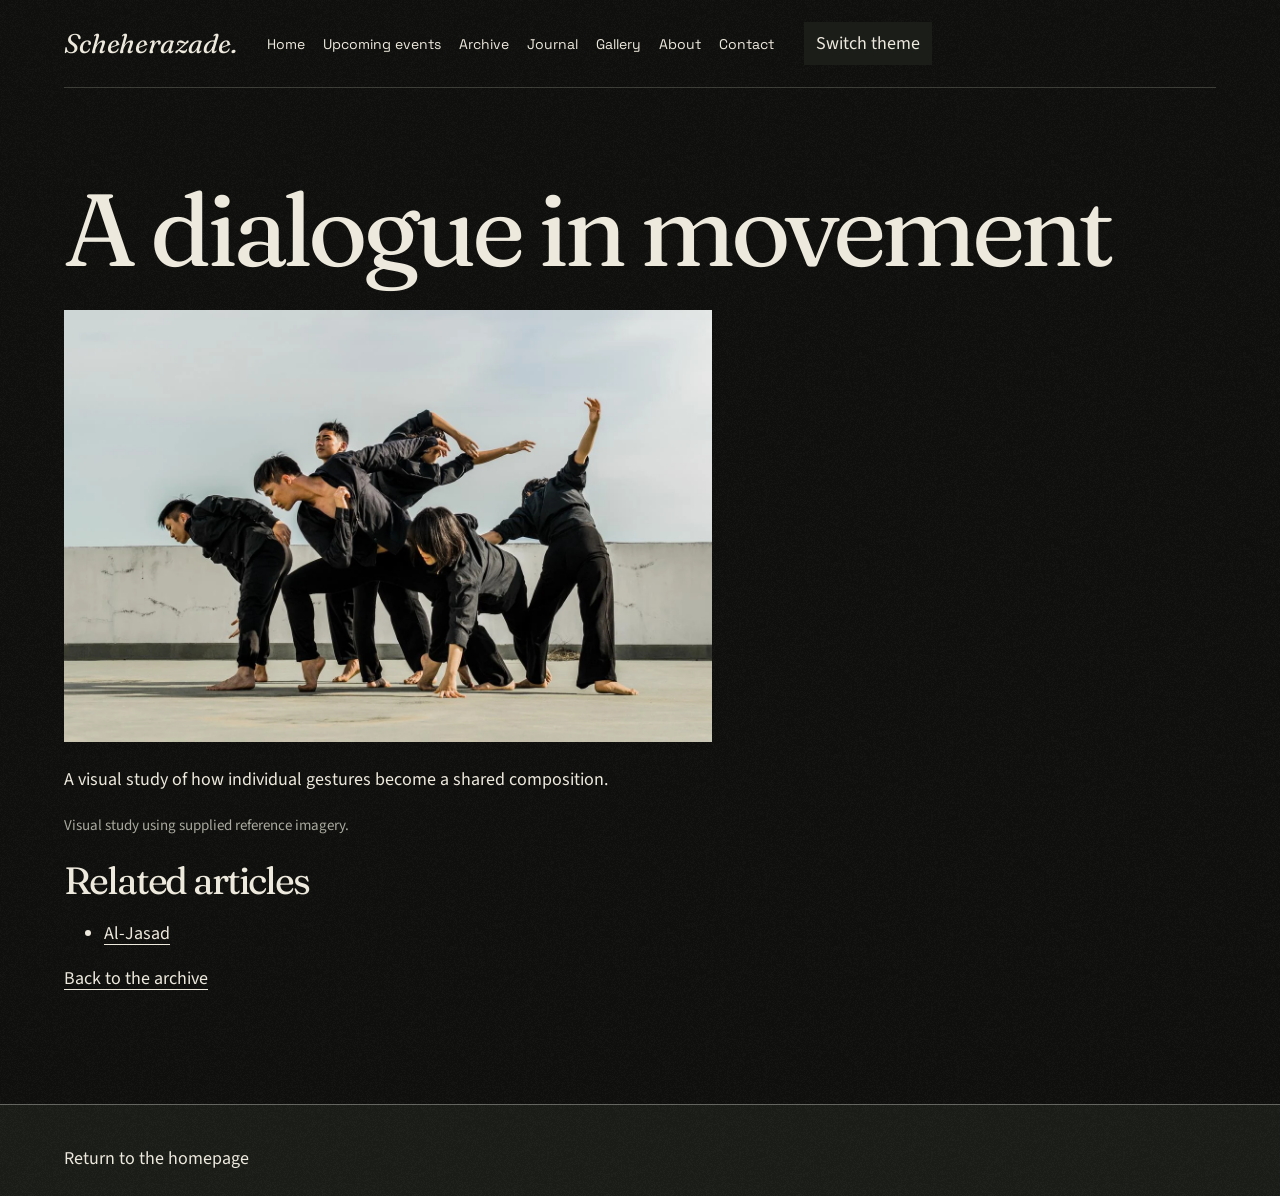
==== archive/a-dialogue-in-movement/index.html @ ae233b87 "Add Scheherazade static website" ====
<!doctype html><html lang="en" data-theme="dark"><head>
<meta charset="utf-8"><meta name="viewport" content="width=device-width, initial-scale=1">
<title>A dialogue in movement · Scheherazade</title><link rel="icon" href="../../assets/img/emblem.png">
<link rel="stylesheet" href="../../assets/fonts/fonts.css"><link rel="stylesheet" href="../../styles.css"><link rel="stylesheet" href="../../gallery.css"><link rel="stylesheet" href="../../exhibition.css"><link rel="stylesheet" href="../../pages.css">
<script>try{document.documentElement.dataset.theme=localStorage.getItem('scheherazade-theme')||'dark'}catch{}</script><script src="../../pages.js" defer></script>
</head><body class="inner-page"><a class="skip" href="#main">Skip to content</a>
<header class="page-nav wrap"><a class="page-brand" href="../../">Scheherazade.</a><nav aria-label="Main navigation"><a href="../../">Home</a><a href="../../events/">Upcoming events</a><a href="../../archive/">Archive</a><a href="../../#journal">Journal</a><a href="../../gallery/">Gallery</a><a href="../../about/">About</a><a href="../../contact/">Contact</a></nav><button type="button" id="page-theme">Switch theme</button></header>
<main class="wrap" id="main"><h1>A dialogue in movement</h1><div class="page-prose"><img src="../../assets/img/movement.webp" alt="A dialogue in movement" loading="lazy"><p>A visual study of how individual gestures become a shared composition.</p><p class="page-note">Visual study using supplied reference imagery.</p><h2>Related articles</h2><ul><li><a href="https://www.daftar.afikra.com/al-jasad">Al-Jasad</a></li></ul><p><a href="../../archive/">Back to the archive</a></p></div></main>
<footer class="site-footer"><div class="wrap"><a href="../../">Return to the homepage</a></div></footer></body></html>
---- assets/fonts/fonts.css ----
@font-face {
  font-family: 'Fraunces';
  font-style: italic;
  font-weight: 400;
  font-display: swap;
  src: url(./brand-10.ttf) format('truetype');
}
@font-face {
  font-family: 'Fraunces';
  font-style: italic;
  font-weight: 500;
  font-display: swap;
  src: url(./brand-9.ttf) format('truetype');
}
@font-face {
  font-family: 'Fraunces';
  font-style: normal;
  font-weight: 400;
  font-display: swap;
  src: url(./brand-4.ttf) format('truetype');
}
@font-face {
  font-family: 'Fraunces';
  font-style: normal;
  font-weight: 500;
  font-display: swap;
  src: url(./brand-6.ttf) format('truetype');
}
@font-face {
  font-family: 'Source Sans 3';
  font-style: normal;
  font-weight: 400;
  font-display: swap;
  src: url(./brand-7.ttf) format('truetype');
}
@font-face {
  font-family: 'Source Sans 3';
  font-style: normal;
  font-weight: 500;
  font-display: swap;
  src: url(./brand-2.ttf) format('truetype');
}
@font-face {
  font-family: 'Source Sans 3';
  font-style: normal;
  font-weight: 600;
  font-display: swap;
  src: url(./brand-1.ttf) format('truetype');
}
@font-face {
  font-family: 'Space Grotesk';
  font-style: normal;
  font-weight: 400;
  font-display: swap;
  src: url(./brand-8.ttf) format('truetype');
}
@font-face {
  font-family: 'Space Grotesk';
  font-style: normal;
  font-weight: 500;
  font-display: swap;
  src: url(./brand-11.ttf) format('truetype');
}
@font-face {
  font-family: 'Space Grotesk';
  font-style: normal;
  font-weight: 600;
  font-display: swap;
  src: url(./brand-3.ttf) format('truetype');
}
@font-face {
  font-family: 'Space Grotesk';
  font-style: normal;
  font-weight: 700;
  font-display: swap;
  src: url(./brand-5.ttf) format('truetype');
}

@font-face {
  font-family: 'Fraunces';
  font-style: italic;
  font-weight: 300;
  font-display: swap;
  src: url('./fraunces-italic-300.ttf') format('truetype');
}
---- styles.css ----
:root{--ivory:#F7F4ED;--ink:#171917;--cobalt:#243B80;--tomato:#C93F35;--orchid:#C5A4D7;--moss:#727F59;--bg:var(--ivory);--accent:var(--cobalt);--font-display:'Fraunces',Georgia,serif;--font-body:'Source Sans 3',sans-serif;--font-sans:'Space Grotesk',sans-serif;--display-weight:400;--display-tracking:-.045em;--t-h2:clamp(2rem,3.2vw,3.5rem);--ease:cubic-bezier(.2,.8,.2,1);--bar:90px;--p-action:var(--cobalt);--p-action-ink:var(--ivory)}
*{box-sizing:border-box}html{scroll-behavior:smooth;scroll-padding-top:90px}body{margin:0;background:var(--ivory);color:var(--ink);font-family:var(--font-body);font-size:18px;line-height:1.5}button,input,textarea,select{font:inherit}button,a{-webkit-tap-highlight-color:transparent}button{cursor:pointer;color:inherit}a{color:inherit;text-decoration:none}button{border:0}img{display:block;max-width:100%}h1,h2,h3,p{margin:0}h2,h3{font-weight:400}em{font-family:var(--font-display);font-weight:400}h2{font-family:var(--font-display);font-size:clamp(42px,4.5vw,68px);line-height:1.07;letter-spacing:-.055em}button:focus-visible,a:focus-visible,input:focus-visible,textarea:focus-visible,select:focus-visible{outline:3px solid var(--tomato);outline-offset:5px}.wrap{width:calc(100% - 128px);max-width:1600px;margin-inline:auto}.skip{position:fixed;top:8px;left:16px;background:var(--cobalt);color:white;padding:12px 20px;z-index:100;transform:translateY(-200%)}.skip:focus{transform:none}.header{height:90px;padding:0 40px;display:flex;align-items:center;justify-content:space-between;gap:32px;background:var(--ivory);position:relative;z-index:25;border-bottom:1px solid #17191722}.brand{display:flex;align-items:center;gap:14px}.brand>img{width:62px;height:44px;object-fit:contain;mix-blend-mode:multiply}.brand>span{font-family:var(--font-sans);font-size:22px;font-weight:700;letter-spacing:-1px;line-height:1}.brand small{display:block;font-size:9px;font-weight:500;letter-spacing:3.6px;margin-top:9px}.brand-dot{color:var(--tomato)}.desktop-nav{display:flex;gap:34px;font:14px var(--font-sans)}.desktop-nav a{display:flex;align-items:center;min-height:44px}.header-end{display:flex;align-items:center;gap:25px}.nav-contact{border-bottom:1px solid var(--ink);padding:10px 0;background:none;font:14px var(--font-sans)}.menu-toggle{background:none;width:44px;height:44px;display:flex;flex-direction:column;justify-content:center;gap:6px;padding:10px}.menu-toggle span{width:24px;height:1px;background:var(--ink);transition:transform .2s}.menu-toggle[aria-expanded=true] span:first-child{transform:translateY(3.5px) rotate(45deg)}.menu-toggle[aria-expanded=true] span:last-child{transform:translateY(-3.5px) rotate(-45deg)}.mobile-menu{position:fixed;inset:90px 0 0;background:var(--cobalt);color:var(--ivory);z-index:24;padding:50px 64px}.mobile-menu nav{display:flex;flex-direction:column;align-items:flex-start;gap:10px;font:clamp(36px,6vw,72px)/1.25 var(--font-display)}.mobile-menu button{background:none;font:inherit;padding:0}.mobile-menu p{margin-top:40px}.hero{height:calc(100svh - 90px);min-height:640px;max-height:1100px;position:relative;isolation:isolate;background:#181e1b;color:var(--ivory);overflow:hidden}.hero-art{position:absolute;inset:0;--split:54%;overflow:hidden;z-index:-1}.hero-photo{width:100%;height:100%;object-fit:cover}.hero-rhythm{object-position:50% 44%;filter:brightness(.65)}.hero-reveal{position:absolute;inset:0;clip-path:inset(0 0 0 var(--split));background:#111a18}.hero-strings{width:54%;margin-left:auto;object-position:50% 40%}.seam{position:absolute;top:0;bottom:0;left:var(--split);width:1px;background:#f7f4ed66}.seam>span{position:absolute;top:42%;left:0;transform:translate(-50%,-50%);width:54px;height:54px;background:var(--ivory);color:var(--ink);border-radius:50%;display:grid;place-items:center;font-size:26px}.hero-top{display:flex;justify-content:space-between;position:relative;padding-top:32px;font:11px/1.6 var(--font-sans);letter-spacing:1.8px}.hero-note{font-family:var(--font-display);font-size:19px;font-style:italic;letter-spacing:0;line-height:1.2}.hero-copy{position:absolute;left:0;right:0;bottom:94px}.hero h1{font-weight:400;line-height:.9;letter-spacing:-.06em}.culture{display:block;font-family:var(--font-display);font-style:italic;font-size:clamp(100px,12vw,190px);margin-left:-8px;margin-bottom:14px}.conversation{font-family:var(--font-sans);font-size:clamp(60px,7.5vw,120px);font-weight:500;background:var(--cobalt);box-shadow:15px 0 var(--cobalt),-12px 0 var(--cobalt);padding:0 0 9px;display:inline-block;letter-spacing:-.065em;line-height:1.06}.hero-bottom{display:flex;justify-content:space-between;align-items:center;margin-top:30px}.hero-bottom p{font-size:18px;line-height:1.35}.btn{display:inline-flex;align-items:center;justify-content:space-between;gap:38px;min-height:52px;padding:14px 24px;font:14px var(--font-sans);border:1px solid transparent;border-radius:0}.btn span{font-size:20px}.btn-light,.btn-ivory{background:var(--ivory);color:var(--ink)}.btn-dark{background:var(--ink);color:var(--ivory)}.hero-interact{position:absolute;bottom:25px;left:50%;transform:translateX(-50%);display:flex;align-items:center;gap:14px;font:11px var(--font-sans)}.hero-interact label{white-space:nowrap}.hero-interact>span{font-size:9px;letter-spacing:1.4px;white-space:nowrap}.hero-interact input{width:130px;accent-color:var(--ivory);cursor:ew-resize;height:32px}.scroll-note{position:absolute;left:64px;bottom:23px;font:12px var(--font-sans);display:flex;gap:30px;align-items:center;min-height:32px}.scroll-note span{font-size:20px}.section{min-height:900px;min-height:100svh;padding:54px 0 70px;display:flex;align-items:center}.section>.wrap{width:calc(100% - 128px)}.section-kicker{display:flex;justify-content:space-between;gap:24px;border-top:1px solid currentColor;padding-top:17px;margin-bottom:64px;font:11px var(--font-sans);letter-spacing:1.8px}.section-kicker span:last-child{text-align:right}.about-grid{display:grid;grid-template-columns:1fr 1.05fr;gap:9%}.about-story>.mo-wh__text{font:400 clamp(26px,2.7vw,41px)/1.25 var(--font-display);letter-spacing:-.04em}.about-story>p+p{margin-top:30px;max-width:490px;font-size:18px}.text-link{background:none;font:14px var(--font-sans);padding:12px 0;border-bottom:1px solid currentColor;display:inline-flex;align-items:center;justify-content:space-between;gap:32px;min-height:44px}.about-story .text-link{margin-top:24px}.about-emblem{width:160px;height:auto;mix-blend-mode:multiply;margin-top:46px}.disciplines{margin-top:80px;border-top:1px solid #17191733;padding-top:24px;display:flex;justify-content:space-between;align-items:center;font:clamp(20px,3.1vw,46px) var(--font-sans);letter-spacing:-.06em}.disciplines i{color:var(--tomato);font-size:36px;font-style:normal}.section-heading{display:flex;justify-content:space-between;align-items:end;gap:60px;margin-bottom:46px}.section-heading>p{max-width:290px;font-size:18px;line-height:1.4}.programme{background:#eee9df}.programme-grid{display:grid;grid-template-columns:1fr 1.6fr;gap:8%;align-items:stretch}.programme-copy{display:flex;flex-direction:column;align-items:flex-start}.eyebrow{font:10px/1.5 var(--font-sans);letter-spacing:1.7px}.programme-copy h3{font:clamp(42px,4.7vw,70px)/1.05 var(--font-display);letter-spacing:-.05em;margin:22px 0}.programme-copy>p{max-width:350px}.programme-status{margin-top:24px;padding-left:16px;border-left:2px solid var(--tomato);font-size:15px;line-height:1.45}.programme-copy .btn{margin-top:28px}.image-button{background:none;padding:0;text-align:left;width:100%;display:block;position:relative}.programme-photo{overflow:hidden;min-height:440px}.programme-photo>img{height:100%;width:100%;object-fit:cover;object-position:59% 50%;transition:transform .6s var(--ease)}.image-expand{position:absolute;bottom:18px;right:18px;width:44px;height:44px;border-radius:50%;display:grid;place-items:center;background:var(--ivory);color:var(--ink);font-size:24px}.image-button:hover img{transform:scale(1.025)}.archive .section-heading{align-items:center}.archive .section-heading h2{font-size:clamp(38px,4vw,60px)}.archive-filters{display:flex;gap:28px;margin-bottom:26px}.archive-filters button{background:none;padding:10px 0;min-height:44px;border-bottom:1px solid transparent;font:14px var(--font-sans);opacity:.65}.archive-filters button[aria-pressed=true]{border-color:var(--ink);opacity:1}.archive-grid{display:grid;grid-template-columns:1fr 1fr;gap:32px}.archive-card[hidden]{display:none}.archive-image{aspect-ratio:1.85;position:relative;overflow:hidden}.archive-image>img{width:100%;height:100%;object-fit:cover;transition:transform .6s var(--ease)}.card-info{padding:22px 0 0}.card-info h3{font:27px var(--font-display);letter-spacing:-.04em;display:flex;justify-content:space-between;gap:24px;margin:8px 0}.card-info h3 span{font:22px var(--font-sans)}.card-info p{font-size:16px}.archive-foot{border-top:1px solid #17191733;margin-top:32px;padding-top:18px;font-size:14px}.journal{background:#eae5db}.journal-grid{display:grid;grid-template-columns:1fr 1fr;gap:28px}.journal-card{min-height:425px;padding:32px;display:flex;flex-direction:column}.orchid{background:var(--orchid);color:var(--ink)}.moss{background:var(--moss);color:#fff}.journal-card-top{display:flex;justify-content:space-between;font:11px var(--font-sans);letter-spacing:1.5px}.journal-card-top>span:last-child{font-size:26px;line-height:1}.journal-card h3{font:clamp(48px,5vw,74px)/1.02 var(--font-display);letter-spacing:-.055em;margin:40px 0}.journal-card-bottom{border-top:1px solid #17191755;padding-top:18px;margin-top:auto;display:flex;align-items:end;justify-content:space-between;gap:28px}.journal-card-bottom p{font-size:16px;max-width:230px;line-height:1.3}.journal-card-bottom>span{font:12px var(--font-sans);white-space:nowrap}.invitation{background:var(--cobalt);color:var(--ivory);padding-bottom:24px}.invitation-main{display:grid;grid-template-columns:1.8fr 1fr;gap:8%;align-items:end;margin:90px 0 120px}.invitation-main h2{font-size:clamp(50px,6vw,92px)}.invitation-main p{max-width:310px;font-size:20px}.invitation-main .btn{margin-top:32px}footer{border-top:1px solid #f7f4ed55;padding-top:32px}.footer-brand{font:500 clamp(30px,5.5vw,88px)/1.1 var(--font-sans);letter-spacing:-.065em}.footer-links{display:flex;gap:32px;flex-wrap:wrap;margin:24px 0 44px;font:13px var(--font-sans)}.footer-links a,.footer-links button{min-height:44px;display:flex;align-items:center}.footer-links button{background:none;padding:0}.footer-bottom{border-top:1px solid #f7f4ed55;padding-top:20px;display:flex;justify-content:space-between;gap:20px;font-size:12px}.footer-bottom a{min-height:32px}.desktop-nav a,.footer-links a,.footer-links button,.nav-contact{transition:opacity .15s}.desktop-nav a:hover,.footer-links a:hover,.footer-links button:hover,.nav-contact:hover{opacity:.6}.card{transition:transform .18s var(--ease)}.card:hover{transform:translateY(-2px)}dialog{border:none;background:var(--ivory);color:var(--ink);padding:64px;max-width:720px;width:calc(100% - 40px);max-height:calc(100svh - 48px);overflow:auto}dialog::backdrop{background:#171917bb;backdrop-filter:blur(6px)}.dialog-close{position:absolute;right:16px;top:12px;width:44px;height:44px;background:none;font-size:32px}.dialog-copy>.eyebrow{display:block;margin-bottom:24px}.dialog-copy h2{font-size:46px;margin-bottom:24px}.dialog-copy p+p{margin-top:20px}.dialog-copy .btn{margin-top:28px}.dialog-copy a{border-bottom:1px solid}.dialog-copy ul{padding-left:22px}.contact-form{margin-top:26px}.contact-form label{display:block;font:13px var(--font-sans);margin-top:20px}.contact-form input,.contact-form textarea,.contact-form select{width:100%;border:1px solid #17191755;border-radius:0;background:transparent;padding:12px;color:var(--ink);margin-top:8px}.contact-form textarea{min-height:130px;resize:vertical}.contact-note{font-size:14px;margin-top:16px}.contact-form .btn{width:100%;margin-top:20px}.status{font-size:15px;margin-top:18px}.gallery-dialog{max-width:1350px;padding:54px 24px 24px;background:var(--ink);color:var(--ivory);width:calc(100% - 40px)}.gallery-image-wrap{height:65svh;min-height:200px;display:grid;place-items:center}.gallery-image-wrap img{width:100%;height:100%;object-fit:contain;max-height:65svh}.gallery-bar{display:flex;justify-content:space-between;align-items:center;gap:20px;padding:22px 12px 0}.gallery-bar h2{font-size:30px;margin-top:6px}.gallery-controls{display:flex;align-items:center;gap:18px;font-size:13px}.gallery-controls button{background:none;border:1px solid #f7f4ed55;color:inherit;width:44px;height:44px;font-size:22px}body.menu-open,body.dialog-open{overflow:hidden}
@media(min-width:1600px){.hero-copy{bottom:110px}.section{min-height:1000px}}
@media(max-width:1100px){.wrap,.section>.wrap{width:calc(100% - 80px)}.header{padding:0 28px}.desktop-nav{gap:22px}.brand>img{width:46px}.brand>span{font-size:19px}.brand small{font-size:8px;letter-spacing:2.8px}.header{gap:22px}.nav-contact{display:none}.hero{min-height:640px}.hero-copy{bottom:110px}.hero-interact{left:auto;right:40px;transform:none;bottom:20px}.scroll-note{left:40px}.about-grid{gap:6%}.about-story>.mo-wh__text{font-size:32px}.programme-grid{gap:5%;grid-template-columns:1fr 1.3fr}.programme-photo{min-height:440px}.journal-card{padding:26px}.journal-card-bottom{display:block}.journal-card-bottom>span{display:block;margin-top:14px}.section{padding:50px 0 60px}.invitation-main{margin:80px 0 100px}.section-kicker{margin-bottom:50px}.footer-bottom{font-size:11px}}
@media(max-width:767px){html{scroll-padding-top:20px}.header{height:76px;padding:0 22px}.brand{gap:10px}.brand>img{width:48px;height:36px}.brand>span{font-size:19px}.brand small{font-size:7px;letter-spacing:3px}.desktop-nav{display:none}.header-end{gap:0}.mobile-menu{top:76px;padding:40px 24px}.mobile-menu nav{font-size:44px;gap:15px}.wrap,.section>.wrap{width:calc(100% - 48px)}.hero{height:calc(100svh - 76px);min-height:650px;max-height:none}.hero-top{padding-top:24px;font-size:9px;letter-spacing:1.1px}.hero-note{font-size:16px}.hero-strings{width:100%;object-position:62% 35%}.hero-rhythm{object-position:34% 50%}.hero-reveal{clip-path:inset(0 0 0 var(--split))}.seam>span{width:42px;height:42px;font-size:20px;top:30%}.hero-copy{bottom:140px}.culture{font-size:clamp(87px,19vw,145px);margin-left:-4px;margin-bottom:15px}.conversation{font-size:clamp(38px,7.5vw,57px);letter-spacing:-.065em;padding:5px 0 8px;box-shadow:8px 0 var(--cobalt),-8px 0 var(--cobalt);white-space:nowrap}.hero-bottom{margin-top:24px;display:block}.hero-bottom>p{font-size:17px}.hero-bottom .btn{margin-top:22px;width:100%;min-height:50px}.hero-interact{bottom:66px;left:24px;right:24px;justify-content:space-between;gap:10px;font-size:10px}.hero-interact input{width:110px}.hero-interact>span{display:none}.scroll-note{left:24px;bottom:18px;font-size:11px;right:24px;justify-content:space-between}.section{min-height:100svh;padding:38px 0 52px}.section-kicker{margin-bottom:42px;font-size:9px;letter-spacing:1.3px;gap:20px}.section-kicker span:last-child{max-width:130px;line-height:1.5}h2{font-size:44px}.about-grid{grid-template-columns:1fr;gap:36px}.about-grid>div:first-child{display:flex;align-items:start;justify-content:space-between;gap:16px}.about-grid h2{font-size:39px}.about-emblem{width:64px;margin-top:5px}.about-story>.mo-wh__text{font-size:29px;line-height:1.28}.about-story>p+p{font-size:17px;margin-top:24px}.disciplines{margin-top:44px;font-size:16px;letter-spacing:-.7px;padding-top:22px}.disciplines i{font-size:17px}.section-heading{display:block;margin-bottom:32px}.section-heading>.text-link{margin-top:20px}.section-heading>p{margin-top:24px;max-width:310px;font-size:17px}.programme-grid{display:flex;flex-direction:column;gap:32px}.programme-copy h3{font-size:56px}.programme-copy>p{max-width:none;font-size:17px}.programme-copy .programme-status{font-size:15px}.programme-copy .btn{width:100%}.programme-photo{min-height:0;aspect-ratio:1.2}.programme-photo img{position:absolute;inset:0}.programme-copy .eyebrow{font-size:9px}.archive .section-heading h2{font-size:39px}.archive-filters{gap:24px}.archive-filters button{font-size:13px}.archive-grid{grid-template-columns:1fr;gap:34px}.archive-image{aspect-ratio:1.35}.card-info h3{font-size:27px}.card-info p{font-size:16px}.archive-foot{font-size:14px}.journal-grid{grid-template-columns:1fr;gap:22px}.journal-card{min-height:370px;padding:25px}.journal-card h3{font-size:60px;margin:36px 0}.journal-card-bottom{display:flex;align-items:end;gap:20px}.journal-card-bottom>span{font-size:11px;white-space:normal;max-width:70px}.journal-card-bottom p{font-size:15px;max-width:200px}.invitation-main{grid-template-columns:1fr;gap:35px;margin:50px 0 75px}.invitation-main h2{font-size:49px}.invitation-main p{font-size:18px}.invitation-main .btn{width:100%;margin-top:24px}.footer-brand{font-size:clamp(29px,7.7vw,57px)}.footer-links{gap:10px 24px;margin-bottom:26px;font-size:12px}.footer-bottom{display:flex;flex-wrap:wrap;gap:12px 20px;font-size:11px}.footer-bottom>span:nth-child(2){width:100%;order:3}.footer-bottom>a{margin-left:auto}.invitation{padding-bottom:30px}dialog{padding:58px 25px 30px;width:calc(100% - 24px);max-height:calc(100svh - 24px)}.dialog-copy h2{font-size:37px}.dialog-copy p{font-size:17px}.gallery-dialog{padding:55px 12px 18px}.gallery-image-wrap{height:58svh}.gallery-bar{padding:18px 4px 0;align-items:end}.gallery-bar h2{font-size:23px}.gallery-bar .eyebrow{font-size:8px}.gallery-controls{gap:8px}.gallery-controls button{width:40px;height:44px}.gallery-controls span{white-space:nowrap;font-size:10px}}
@media(max-width:359px){.brand>img{display:none}.hero-note{display:none}.conversation{font-size:7.5vw}.hero-interact label{font-size:9px}.hero-interact input{width:95px}.about-grid h2{font-size:34px}.about-emblem{width:46px}.disciplines{font-size:14px}.disciplines i{font-size:13px}.invitation-main h2{font-size:42px}.journal-card h3{font-size:50px}.journal-card-bottom{display:block}.journal-card-bottom>span{max-width:none}.footer-brand{font-size:7.6vw}}
@media(prefers-reduced-motion:reduce){html{scroll-behavior:auto}*,*::before,*::after{animation:none!important;transition:none!important}.hero-art{transform:none!important}.mo-wh .mo-w{color:var(--ink)!important}}

/* The handle opens two photographic worlds; the native range provides an additional touch control. */
.hero-reveal{clip-path:none;left:var(--split)}.hero-strings{width:100%;object-position:50% 40%}.hero-drag{position:absolute;top:42%;left:54%;transform:translate(-50%,-50%);width:54px;height:54px;border-radius:50%;background:var(--ivory);color:var(--ink);display:grid;place-items:center;font-size:26px;cursor:ew-resize;touch-action:none;z-index:3;box-shadow:0 0 0 0 #f7f4ed33;transition:box-shadow .15s}.hero-drag:hover,.hero-drag.is-dragging{box-shadow:0 0 0 9px #f7f4ed33}.hero-rhythm{filter:none}.hero-top p{background:#17191788;padding:8px 12px;margin-left:-12px}.hero-note{background:#17191788;padding:8px 12px;margin-right:-12px}.hero-bottom>p{background:#171917bb;padding:8px 12px;margin-left:-12px}.scroll-note{background:#171917aa;padding:3px 8px;margin-left:-8px}.hero-interact{background:#171917bb;padding:0 10px}.about-story .mo-w{color:#696960}.moss{background:#626e4c}
@media(max-width:767px){.hero-drag{width:44px;height:44px;font-size:22px;top:30%}.hero-bottom>p{display:inline-block}.hero-strings{object-position:50% 37%}.hero-top p{padding:6px 8px;margin-left:-8px}.hero-note{padding:6px 8px;margin-right:-8px}.hero-interact{padding:0 8px}.scroll-note{right:24px;margin-right:-8px}}
/* Anchor destinations align with the page; the header scrolls naturally. */
html{scroll-padding-top:0}.hero-top p,.hero-note,.hero-bottom>p,.scroll-note,.hero-interact{background:transparent}.hero-rhythm{filter:brightness(.65)}.hero-strings{filter:brightness(.85)}
@media(min-width:768px){.archive .section-kicker{margin-bottom:40px}.archive .section-heading{margin-bottom:28px}.archive-image{aspect-ratio:2.15}.archive .card-info{padding-top:18px}.archive-foot{margin-top:24px}}
---- gallery.css ----
/* Scheherazade: a collection to wander through. Client direction supersedes the kit's symmetry and no-splash defaults. */
:root{--paper:#f7f4ed;--surface:#ebe6dc;--text:#171917;--soft:#625f58;--rule:#17191733;--inverse:#f7f4ed;--accent:#243b80;--bg:var(--paper);--ink:var(--text)}
html[data-theme=dark]{--paper:#10110f;--surface:#1b1d19;--text:#eee9dd;--soft:#aaa99e;--rule:#eee9dd33;--inverse:#171917;--accent:#c5a4d7;color-scheme:dark}
html[data-theme=light]{color-scheme:light}
body{background:var(--paper);color:var(--text)}.header{position:absolute;inset:0 0 auto;height:106px;background:transparent;color:var(--text);border:none;padding:0 42px;z-index:30}.brand>span{font-size:20px}.brand>img{width:48px;height:38px}.brand small{font-size:7px;letter-spacing:3px}.desktop-nav{font-size:13px;gap:30px}.header-end{gap:18px}.theme-control{display:flex;align-items:center;border:1px solid var(--rule);border-radius:30px;padding:3px;gap:1px}.theme-control button{min-width:63px;height:34px;background:transparent;color:var(--soft);border-radius:24px;padding:4px 10px;display:flex;align-items:center;justify-content:center;gap:5px;font:10px var(--font-sans);transition:background .2s,color .2s}.theme-control button>span:first-child{font-size:17px;line-height:1}.theme-control button[aria-pressed=true]{background:var(--text);color:var(--paper)}.menu-toggle span{background:var(--text)}html[data-theme=dark] .brand>img,html[data-theme=dark] .about-emblem,html[data-theme=dark] .opening-orbit>img{filter:invert(1);mix-blend-mode:screen}.mobile-menu{background:var(--paper);color:var(--text);top:106px;border-top:1px solid var(--rule)}.mobile-menu nav>.replay-opening{font:12px var(--font-sans);margin-top:25px;text-transform:uppercase;letter-spacing:2px}.section{background:var(--paper);color:var(--text);min-height:auto}.section-kicker{border-color:var(--rule);color:var(--soft);font-size:10px;letter-spacing:2px}.btn-dark{background:var(--text);color:var(--paper)}.text-link{color:var(--text)}.disciplines{border-color:var(--rule)}.archive-foot{border-color:var(--rule)}.card-info{color:var(--text)}.archive-filters button[aria-pressed=true]{border-color:var(--text)}.footer-bottom,.footer-links,.invitation .section-kicker{color:inherit}dialog{background:var(--paper);color:var(--text)}.contact-form input,.contact-form textarea,.contact-form select{color:var(--text);border-color:var(--rule);background:var(--paper)}
/* The silent opening: an emblem, a ring of disciplines, a line of type. */
.opening{position:fixed;inset:0;z-index:100;background:var(--paper);color:var(--text);display:flex;align-items:center;justify-content:center;overflow:hidden;transition:clip-path 1s cubic-bezier(.76,0,.24,1),opacity 1s;clip-path:circle(150% at 50% 47%)}.opening[hidden]{display:none}.opening-active{overflow:hidden}.opening-meta{position:absolute;top:40px;left:42px;right:42px;display:flex;justify-content:space-between;font:10px var(--font-sans);letter-spacing:2px}.opening-meta>span:first-child{font-size:15px;letter-spacing:-.5px}.opening-centre{text-align:center;margin-top:-35px}.opening-orbit{position:relative;width:245px;height:245px;margin:0 auto 28px}.opening-orbit svg{width:100%;height:100%;fill:var(--soft);font:11px var(--font-sans);letter-spacing:5px;animation:opening-turn 12s linear infinite}.opening-orbit>img{position:absolute;width:110px;height:auto;left:50%;top:50%;transform:translate(-50%,-50%);mix-blend-mode:multiply}.opening-centre>p{font:42px/1.15 var(--font-display);letter-spacing:-1.8px;animation:opening-words .9s both}.opening-centre>p em{color:var(--soft)}.opening-enter{position:absolute;bottom:65px;background:transparent;color:var(--text);font:11px var(--font-sans);letter-spacing:1px;border-bottom:1px solid var(--rule);padding:14px 0;min-height:44px;display:flex;gap:60px;align-items:center}.opening-enter span{font-size:20px}.opening-line{position:absolute;bottom:0;left:0;height:2px;background:var(--text);width:100%;transform-origin:left;animation:opening-line 3.3s linear both}.opening.is-leaving{clip-path:circle(0 at 50% 47%);pointer-events:none}.opening.is-leaving .opening-centre{transform:scale(.85);opacity:0;transition:transform .6s,opacity .5s}@keyframes opening-turn{to{transform:rotate(360deg)}}@keyframes opening-line{from{transform:scaleX(0)}to{transform:scaleX(1)}}@keyframes opening-words{from{opacity:0;transform:translateY(15px)}to{opacity:1;transform:none}}
/* The image field has a quiet centre and irregular edges, like works glimpsed across a room. */
.gallery-hero{height:100svh;min-height:800px;max-height:1200px;background:var(--paper);color:var(--text);overflow:hidden;isolation:isolate}.gallery-space{position:absolute;inset:0;overflow:hidden}.floating-work{position:absolute;background:transparent;padding:0;text-align:left;color:var(--text);width:var(--work-width);z-index:1;transform:translate(var(--drift-x,0),var(--drift-y,0));transition:transform 1.2s cubic-bezier(.2,.8,.2,1);will-change:transform}.work-frame{display:block;overflow:hidden;background:var(--surface);box-shadow:0 12px 50px #0002;transform:scale(.84);opacity:0;transition:transform 1.6s cubic-bezier(.16,1,.3,1),opacity 1.1s,box-shadow .4s}.work-frame img{width:100%;height:100%;object-fit:cover;transition:transform .9s cubic-bezier(.2,.8,.2,1),filter .5s}.work-hover{position:absolute;left:0;right:0;top:100%;padding-top:11px;font:10px var(--font-sans);letter-spacing:.2px;display:flex;justify-content:space-between;gap:10px;opacity:0;transform:translateY(4px);transition:opacity .3s,transform .3s;pointer-events:none}.work-hover i{font-size:16px;font-style:normal}.floating-work:hover,.floating-work:focus-visible{z-index:4}.floating-work:hover .work-frame,.floating-work:focus-visible .work-frame{box-shadow:0 15px 70px #0004}.floating-work:hover img,.floating-work:focus-visible img{transform:scale(1.045)}.floating-work:hover .work-hover,.floating-work:focus-visible .work-hover{opacity:1;transform:none}.work-orchestra{--work-width:21%;left:4%;top:18%;transition-delay:0s}.work-orchestra .work-frame{aspect-ratio:1.5}.work-strings{--work-width:12%;left:47%;top:-9%}.work-strings .work-frame{aspect-ratio:.77}.work-strings img{object-position:center 37%}.work-ballet{--work-width:22%;right:-3%;top:21%}.work-ballet .work-frame{aspect-ratio:1.3}.work-ballet img{object-position:60% center}.work-movement{--work-width:18%;left:12%;bottom:6%}.work-movement .work-frame{aspect-ratio:.98}.work-rhythm{--work-width:24%;right:7%;bottom:-5%}.work-rhythm .work-frame{aspect-ratio:1.4}.work-rhythm img{object-position:30% center}.work-orchestra .work-frame{transition-delay:.14s}.work-strings .work-frame{transition-delay:.05s}.work-ballet .work-frame{transition-delay:.23s}.work-movement .work-frame{transition-delay:.3s}.work-rhythm .work-frame{transition-delay:.2s}.collection-open .work-frame{transform:scale(1);opacity:1}.gallery-coordinate{position:absolute;font:9px/1.8 var(--font-sans);letter-spacing:1.8px;color:var(--soft)}.coordinate-left{left:4%;top:48%}.coordinate-right{right:4%;bottom:31%;text-align:right}.hero-statement{position:absolute;z-index:3;left:28%;right:23%;top:36%;text-align:center;pointer-events:none;opacity:0;transform:translateY(30px);transition:opacity 1s .35s,transform 1.3s cubic-bezier(.16,1,.3,1) .35s}.collection-open .hero-statement{opacity:1;transform:none}.hero-overline{font:9px var(--font-sans);letter-spacing:3px;margin-bottom:25px}.gallery-hero h1{font:400 clamp(55px,4.8vw,86px)/1.05 var(--font-display);letter-spacing:-.06em;white-space:nowrap}.gallery-hero h1 em{font-weight:400;color:var(--soft)}.hero-description{font-size:15px;line-height:1.5;margin-top:24px;color:var(--soft)}.gallery-enter{font:11px var(--font-sans);margin-top:24px;display:inline-flex;align-items:center;gap:48px;border-bottom:1px solid var(--rule);padding:12px 0;pointer-events:auto;min-height:44px}.gallery-enter span{font-size:21px;transition:transform .3s}.gallery-enter:hover span{transform:translate(3px,-3px)}.hero-bottom-line{position:absolute;bottom:26px;left:42px;right:42px;display:flex;justify-content:space-between;align-items:end;z-index:4;pointer-events:none}.hero-bottom-line>span{font:8px/1.7 var(--font-sans);letter-spacing:1.5px;max-width:165px;text-align:right}.replay-opening{background:none;color:var(--soft);font:10px var(--font-sans);padding:12px 0;min-height:44px;border-bottom:1px solid var(--rule);pointer-events:auto}.gallery-scroll{display:flex;flex-direction:column;gap:12px;align-items:center;font:8px var(--font-sans);letter-spacing:2px;pointer-events:auto;margin-left:50px}.scroll-orbit{width:44px;height:44px;border:1px solid var(--rule);border-radius:50%;display:grid;place-items:center;font-size:18px;transition:transform .3s}.gallery-scroll:hover .scroll-orbit{transform:translateY(5px)}
/* The reading pace changes: a large statement, one stage, then an uneven photographic wall. */
.section>.wrap{max-width:1510px;width:calc(100% - 128px)}.about{padding:110px 0 125px}.about .section-kicker{margin-bottom:80px}.gallery-about-grid{display:block;position:relative;padding-left:20%;padding-right:5%}.gallery-about-grid>div:first-child{display:block}.gallery-about-grid h2{font-size:clamp(60px,7vw,112px);line-height:1.02;max-width:900px;margin-left:-.06em}.gallery-about-grid h2 em{color:var(--soft)}.about-emblem{position:absolute;left:0;top:14px;width:110px;margin:0;opacity:.75}.gallery-about-grid .about-story{max-width:720px;margin:64px 0 0 auto}.about-story>.mo-wh__text{font:400 clamp(25px,2.7vw,42px)/1.3 var(--font-display);letter-spacing:-.04em}.about-story .mo-w{color:var(--soft)}.about-story>p+p{max-width:490px;margin:35px 0 0 auto;font-size:17px}.about-story .text-link{margin-left:calc(100% - 490px)}.disciplines{margin-top:100px;font-size:clamp(24px,3.8vw,58px);padding-top:30px}.disciplines i{color:var(--orchid);font-size:34px}.programme{padding:80px 0 100px;background:var(--surface)}.programme .section-heading{margin-bottom:45px}.programme .section-heading h2{font-size:clamp(60px,6.8vw,108px)}.programme .section-kicker{margin-bottom:65px}.gallery-programme-grid{display:block;position:relative;min-height:620px;padding:0 0 0 22%}.gallery-programme-grid .programme-photo{width:100%;height:620px;min-height:0}.gallery-programme-grid .programme-photo>img{width:100%;height:100%;object-fit:cover;object-position:center}.gallery-programme-grid .programme-copy{position:absolute;left:0;bottom:0;width:38%;background:var(--tomato);color:#fff2e4;z-index:2;padding:35px 40px 40px;transform:translateY(35px)}.programme-copy h3{font-size:58px;margin-top:25px}.programme-copy>p{font-size:16px;line-height:1.45}.programme-copy .programme-status{font-size:13px;border-color:#fff6;margin-top:20px}.programme-copy .eyebrow{font-size:9px}.programme-copy .btn-dark{background:#f7f4ed;color:#171917;margin-top:25px;width:100%;font-size:12px}.programme-copy .btn span{font-size:18px}.programme .section-heading>.text-link{margin-bottom:9px}.archive{padding:140px 0 100px}.archive .section-kicker{margin-bottom:65px}.archive .section-heading{align-items:end;margin-bottom:28px}.archive .section-heading h2{font-size:clamp(60px,7vw,110px)}.archive .section-heading>p{max-width:260px;color:var(--soft);font-size:16px}.archive-filters{margin-top:40px;margin-bottom:35px}.archive-grid{display:grid;grid-template-columns:1.65fr 1fr;gap:8%;align-items:start}.archive-card:last-child{margin-top:180px}.archive-card:first-child .archive-image{aspect-ratio:.98}.archive-card:last-child .archive-image{aspect-ratio:.78}.archive-card:last-child img{object-position:50% center}.archive .card-info{padding-top:23px}.card-info h3{font-size:35px;margin:10px 0}.card-info p{color:var(--soft);font-size:15px}.card-info .eyebrow{font-size:9px;color:var(--soft)}.archive-foot{margin:65px 0 0 40%;max-width:500px;padding-top:20px;font:italic 25px/1.3 var(--font-display);color:var(--soft)}.archive-card[hidden]+.archive-card{margin-top:0}.archive-grid:has(.archive-card[hidden]){grid-template-columns:1fr;max-width:720px;margin-inline:auto}.journal{padding:100px 0 130px;background:var(--surface)}.journal .section-kicker{margin-bottom:65px}.journal .section-heading{align-items:center;margin-bottom:0}.journal .section-heading h2{font-size:clamp(75px,9vw,140px);line-height:.92}.journal .section-heading>p{color:var(--soft);max-width:240px;font-size:16px}.journal-grid{grid-template-columns:1fr 1.5fr;gap:9%;align-items:start;margin-top:20px}.journal-card{min-height:440px;padding:35px}.journal-card:first-child{margin-top:100px}.journal-card:last-child{margin-top:0;min-height:510px}.journal-card h3{font-size:clamp(50px,5vw,78px);margin-top:55px}.journal-card:last-child h3{font-size:clamp(60px,6.2vw,98px);margin-top:70px}.journal-card .journal-card-bottom{display:block;padding-top:24px;border-color:currentColor}.journal-card-bottom>span{display:block;margin-top:18px;font-size:10px}.journal-card-bottom p{font-size:15px;max-width:260px}.orchid{color:#171917;background:#c5a4d7}.moss{color:#f7f4ed;background:#626e4c}.invitation{background:var(--paper);padding:90px 0 30px}.invitation-main{grid-template-columns:1fr;gap:45px;margin:80px 0 110px}.invitation-main h2{font-size:clamp(65px,8.7vw,140px);line-height:1.02}.invitation-main h2 em{color:var(--soft)}.invitation-main>div{display:flex;justify-content:space-between;gap:70px;align-items:end;width:60%;margin-left:auto}.invitation-main p{font-size:17px;max-width:280px}.invitation-main .btn-ivory{background:var(--text);color:var(--paper);white-space:nowrap;margin:0}.invitation footer{border-color:var(--rule);padding-top:40px}.footer-brand{font-size:clamp(48px,9vw,140px);letter-spacing:-.07em}.footer-links{justify-content:flex-end;margin:28px 0 50px;gap:40px;color:var(--soft)}.footer-bottom{border-color:var(--rule);color:var(--soft)}.gallery-dialog{background:var(--paper);color:var(--text)}.gallery-controls button{border-color:var(--rule)}
@media(min-width:1600px){.gallery-hero{min-height:960px}.hero-statement{top:36%}}
@media(max-width:1100px){.header{padding-inline:30px}.brand small{display:none}.desktop-nav{gap:23px;font-size:12px}.header-end{gap:12px}.theme-control button{min-width:34px;padding:4px 7px}.theme-word{display:none}.brand>img{width:40px}.brand>span{font-size:19px}.gallery-hero{min-height:760px}.hero-statement{left:25%;right:20%;top:37%}.gallery-hero h1{font-size:5.7vw}.work-orchestra{--work-width:23%;left:3%;top:20%}.work-strings{--work-width:15%;top:-5%;left:43%}.work-ballet{--work-width:24%;right:-5%;top:23%}.work-movement{--work-width:23%;left:6%;bottom:8%}.work-rhythm{--work-width:27%;right:4%;bottom:-2%}.coordinate-left{top:48%;left:3%;font-size:7px;letter-spacing:1.1px}.coordinate-right{bottom:30%;font-size:7px;letter-spacing:1px}.hero-bottom-line{left:30px;right:30px}.hero-description{font-size:14px}.section>.wrap{width:calc(100% - 80px)}.gallery-about-grid{padding-left:17%;padding-right:0}.about-emblem{width:85px}.gallery-about-grid h2{font-size:8vw}.about-story .text-link{margin-left:0}.gallery-programme-grid{padding-left:18%;min-height:610px}.gallery-programme-grid .programme-photo{height:550px}.gallery-programme-grid .programme-copy{width:45%;padding:30px;bottom:0;transform:none}.programme-copy h3{font-size:50px}.programme-copy>p{font-size:15px}.archive-card:last-child{margin-top:140px}.card-info h3{font-size:27px}.journal-card{padding:25px;min-height:420px}.journal-grid{gap:6%;grid-template-columns:1fr 1.3fr}.journal-card:last-child{min-height:470px}.journal-card h3{font-size:55px}.journal-card:last-child h3{font-size:65px}.invitation-main>div{width:75%;gap:35px}.footer-links{gap:28px}}
@media(max-width:767px){.header{height:84px;padding:0 20px;gap:10px}.brand>img{display:none}.brand>span{font-size:18px;letter-spacing:-.9px}.header-end{gap:10px}.theme-control{padding:2px}.theme-control button{min-width:30px;height:30px;padding:3px 6px}.theme-control button>span:first-child{font-size:16px}.menu-toggle{width:38px;padding:7px}.menu-toggle span{width:23px}.mobile-menu{top:84px}.gallery-hero{height:100svh;min-height:810px;max-height:1000px}.gallery-space{inset:0}.work-orchestra{--work-width:37%;left:-6%;top:16%}.work-orchestra .work-frame{aspect-ratio:1.1}.work-strings{--work-width:26%;left:47%;top:9%}.work-strings .work-frame{aspect-ratio:.73}.work-ballet{--work-width:32%;right:-12%;top:31%}.work-ballet .work-frame{aspect-ratio:.82}.work-movement{--work-width:31%;left:-3%;bottom:12%}.work-movement .work-frame{aspect-ratio:.85}.work-rhythm{--work-width:44%;right:-4%;bottom:8%}.work-rhythm .work-frame{aspect-ratio:1.15}.work-frame{box-shadow:0 10px 35px #0002}.work-hover{display:none}.hero-statement{left:5%;right:5%;top:40%;text-align:center}.gallery-hero h1{font-size:clamp(38px,9.2vw,68px);white-space:normal;letter-spacing:-.065em}.hero-overline{font-size:7px;letter-spacing:2px;margin-bottom:18px}.hero-description{font-size:12px;margin-top:18px;max-width:270px;margin-inline:auto}.gallery-enter{font-size:10px;gap:38px;margin-top:10px;padding:9px 0}.gallery-enter span{font-size:18px}.gallery-coordinate{display:none}.hero-bottom-line{bottom:16px;left:22px;right:22px;align-items:center}.hero-bottom-line>span{display:none}.hero-bottom-line .replay-opening{font-size:8px}.gallery-scroll{font-size:7px;letter-spacing:1.3px;margin:0;flex-direction:row-reverse;gap:10px}.scroll-orbit{width:34px;height:34px;font-size:16px}.opening-meta{left:22px;right:22px;top:30px;font-size:7px;letter-spacing:1.4px}.opening-meta>span:first-child{font-size:12px}.opening-orbit{width:210px;height:210px;margin-bottom:30px}.opening-orbit>img{width:95px}.opening-centre>p{font-size:35px;letter-spacing:-1.4px}.opening-enter{font-size:10px;bottom:50px;gap:40px}.section>.wrap{width:calc(100% - 48px)}.section-kicker{font-size:8px;letter-spacing:1.4px;margin-bottom:45px}.section-kicker span:last-child{max-width:130px}.about{padding:70px 0 75px}.about .section-kicker{margin-bottom:45px}.gallery-about-grid{padding:0}.gallery-about-grid>div:first-child{display:block}.gallery-about-grid h2{font-size:13vw;line-height:1.05;max-width:100%;margin:0}.about-emblem{position:relative;width:70px;margin:35px 0 0 auto;top:0;left:auto}.gallery-about-grid .about-story{margin:35px 0 0}.about-story>.mo-wh__text{font-size:27px}.about-story>p+p{font-size:16px;margin-top:28px}.about-story .text-link{font-size:12px;margin-top:22px}.disciplines{margin-top:55px;font-size:17px;letter-spacing:-.7px;padding-top:22px}.disciplines i{font-size:18px}.programme{padding:60px 0 70px}.programme .section-kicker{margin-bottom:38px}.programme .section-heading{margin-bottom:35px}.programme .section-heading h2{font-size:53px}.programme .section-heading>.text-link{margin-top:20px;font-size:12px}.gallery-programme-grid{display:flex;flex-direction:column;padding:0;min-height:0;gap:0}.gallery-programme-grid .programme-photo{height:310px;width:calc(100% + 24px);order:-1;margin-right:-24px}.gallery-programme-grid .programme-copy{position:relative;transform:none;width:calc(100% - 30px);padding:28px;margin-top:-50px;bottom:auto}.programme-copy h3{font-size:48px;margin:22px 0}.programme-copy .eyebrow{font-size:8px}.programme-copy>p{font-size:15px}.programme-copy .programme-status{font-size:12px}.programme-copy .btn{font-size:11px;gap:15px;margin-top:22px}.archive{padding:75px 0 65px}.archive .section-kicker{margin-bottom:45px}.archive .section-heading h2{font-size:59px}.archive .section-heading>p{font-size:15px;max-width:245px;margin:26px 0 0 auto}.archive-filters{gap:24px;margin-top:32px;margin-bottom:25px}.archive-filters button{font-size:11px}.archive-grid{display:block}.archive-card:first-child{width:92%}.archive-card:last-child{width:74%;margin:65px 0 0 auto}.archive-card:first-child .archive-image{aspect-ratio:.95}.archive-card:last-child .archive-image{aspect-ratio:.79}.card-info h3{font-size:27px;line-height:1.15}.card-info p{font-size:14px}.card-info .eyebrow{font-size:8px}.archive .card-info{padding-top:18px}.archive-foot{margin:55px 0 0 16%;font-size:23px;line-height:1.35}.archive-grid:has(.archive-card[hidden]){max-width:none}.archive-card[hidden]+.archive-card{margin-top:0}.journal{padding:65px 0 75px}.journal .section-kicker{margin-bottom:45px}.journal .section-heading h2{font-size:83px}.journal .section-heading>p{font-size:15px;max-width:215px;margin:30px 0 0 auto}.journal-grid{display:block;margin-top:45px}.journal-card:first-child{width:82%;margin:0;min-height:340px;padding:25px}.journal-card:last-child{width:90%;margin:45px 0 0 auto;min-height:390px;padding:25px}.journal-card h3{font-size:48px;margin:35px 0}.journal-card:last-child h3{font-size:58px;margin:45px 0}.journal-card-top{font-size:8px;letter-spacing:1.2px}.journal-card .journal-card-bottom{display:block;padding-top:18px}.journal-card-bottom p{font-size:14px;max-width:210px}.journal-card-bottom>span{font-size:9px;max-width:none;margin-top:18px}.invitation{padding:65px 0 28px}.invitation-main{margin:50px 0 75px;gap:35px}.invitation-main h2{font-size:14vw;line-height:1.07}.invitation-main>div{display:block;width:85%;margin-left:auto}.invitation-main p{font-size:16px;max-width:none}.invitation-main .btn{margin-top:25px;font-size:12px;width:100%}.footer-brand{font-size:8vw;letter-spacing:-.065em}.footer-links{justify-content:flex-start;gap:5px 23px;font-size:11px;margin:20px 0 30px}.footer-bottom{font-size:10px}.footer-bottom>span:nth-child(2){width:100%}.gallery-dialog{padding-top:55px}.gallery-image-wrap{height:56svh}.gallery-bar h2{font-size:21px}.gallery-controls{gap:6px}.gallery-controls button{width:44px;height:44px}.gallery-controls span{font-size:9px}.opening.is-leaving{clip-path:circle(0 at 50% 44%)}}
@media(max-width:359px){.header{padding-inline:16px}.brand>span{font-size:16px}.header-end{gap:5px}.gallery-hero{min-height:750px}.hero-statement{top:40%}.gallery-hero h1{font-size:9.2vw}.hero-description{font-size:11px;max-width:240px}.work-rhythm{bottom:10%}.work-movement{bottom:14%}.programme .section-heading h2{font-size:46px}.archive .section-heading h2{font-size:51px}.journal .section-heading h2{font-size:73px}.journal-card h3{font-size:40px}.journal-card:last-child h3{font-size:50px}.theme-control button{min-width:28px}.disciplines{font-size:14px}.disciplines i{font-size:13px}}
@media(prefers-reduced-motion:reduce){.opening{display:none}.hero-statement,.work-frame{opacity:1;transform:none}.floating-work{transform:none!important;will-change:auto}.opening-orbit svg,.opening-line{animation:none}}
.opening{outline:none}.brand>img,.about-emblem,.opening-orbit>img{filter:grayscale(1) contrast(4);mix-blend-mode:multiply}html[data-theme=dark] .brand>img,html[data-theme=dark] .about-emblem,html[data-theme=dark] .opening-orbit>img{filter:grayscale(1) invert(1) contrast(4);mix-blend-mode:screen}
@media(min-width:768px){.work-strings{top:9%}}
@media(max-width:767px){.work-orchestra{max-width:145px}.work-strings{max-width:108px}.work-ballet{max-width:125px}.work-movement{max-width:125px}.work-rhythm{max-width:185px}}
.theme-control button{height:44px}.menu-toggle{min-width:44px;min-height:44px}
@media(max-width:767px){.theme-control button{min-width:44px;height:44px}.work-ballet{top:21%}.header-end{gap:7px}.menu-toggle{width:44px}.header{gap:8px}.theme-control{padding:2px}.hero-bottom-line>span{display:none}}
@media(max-width:359px){.theme-control button{min-width:40px}.header{padding-inline:14px}.header-end{gap:4px}}
---- exhibition.css ----
/* Paper, photographic prints and staff notation. The display faces come from the brand guide. */
body {
  background-color: var(--paper);
}

main > .section {
  min-height: 100svh;
  padding-block: clamp(28px, 5svh, 58px);
  background-image:
    repeating-linear-gradient(19deg, transparent 0 3px, var(--paper-fibre) 3px 4px, transparent 4px 8px),
    repeating-linear-gradient(101deg, transparent 0 7px, var(--paper-fibre) 7px 8px, transparent 8px 13px);
}

:root { --paper-fibre: #38210808; --exhibit-title: clamp(42px, 5.4vw, 91px); }
html[data-theme=dark] { --paper-fibre: #f1debf08; }
main h1, main h2, main h3 { font-family: var(--font-display); }
main h2 { font-size: var(--exhibit-title); line-height: 1.03; letter-spacing: -.055em; }

.gallery-hero {
  padding: 0;
  height: 100svh;
  min-height: 0;
  max-height: none;
}
.gallery-hero {
  background-image: repeating-linear-gradient(31deg, transparent 0 4px, var(--paper-fibre) 4px 5px, transparent 5px 9px);
}
.gallery-space { perspective: 1100px; }
.gallery-space .floating-work {
  left: var(--x);
  top: var(--y);
  right: auto;
  bottom: auto;
  width: var(--w);
  max-width: none;
  transform: translate3d(var(--drift-x, 0), var(--drift-y, 0), var(--z))
    rotateX(calc(var(--pitch) + var(--tilt-x, 0deg)))
    rotateY(calc(var(--yaw) + var(--tilt-y, 0deg)))
    rotateZ(var(--roll));
}
.gallery-space .work-frame {
  height: min(var(--h, 21svh), 230px);
  aspect-ratio: auto;
  border: 1px solid var(--rule);
}
.work-orchestra { --x: 4%; --y: 20%; --w: 16%; --h: 20svh; --z: 16px; --pitch: 4deg; --yaw: 13deg; --roll: -6deg; }
.work-strings { --x: 34%; --y: 14%; --w: 8%; --h: 20svh; --z: -12px; --pitch: -7deg; --yaw: -11deg; --roll: 6deg; }
.work-ballet { --x: 78%; --y: 26%; --w: 17%; --z: 24px; --pitch: 7deg; --yaw: -14deg; --roll: 5deg; }
.work-movement { --x: 8%; --y: 60%; --w: 16%; --h: 23svh; --z: 23px; --pitch: -6deg; --yaw: 13deg; --roll: 6deg; }
.work-rhythm { --x: 72%; --y: 67%; --w: 17%; --h: 19svh; --z: -9px; --pitch: 8deg; --yaw: 12deg; --roll: -6deg; }
.work-drum { --x: 54%; --y: 15%; --w: 13%; --h: 13svh; --z: 16px; --pitch: 8deg; --yaw: -14deg; --roll: -5deg; }
.work-voice { --x: 21%; --y: 41%; --w: 9%; --h: 15svh; --z: -18px; --pitch: -7deg; --yaw: 12deg; --roll: 7deg; }
.work-ensemble { --x: 29%; --y: 74%; --w: 12%; --h: 16svh; --z: 15px; --pitch: 8deg; --yaw: -13deg; --roll: -5deg; }
.work-gesture { --x: 57%; --y: 77%; --w: 9%; --h: 14svh; --z: -13px; --pitch: -7deg; --yaw: 12deg; --roll: 6deg; }
.gallery-hero .hero-statement {
  top: 50%;
  left: 30%;
  right: 27%;
  translate: 0 -50%;
}
.gallery-hero h1 { font-size: clamp(40px, min(6vw, 10svh), 96px); line-height: .97; }
.gallery-hero h1 em { color: var(--accent); }
.hero-description { margin-top: 18px; }
.gallery-enter { margin-top: 12px; }
.gallery-hero .hero-bottom-line { align-items: end; }
.gallery-hero .gallery-scroll { margin-left: 0; }

.collective-layout {
  display: grid;
  grid-template-columns: minmax(0, .72fr) minmax(0, 1fr);
  align-items: center;
  gap: 10%;
}
.collective-image { justify-self: end; width: min(100%, 350px); height: min(60svh, 490px); }
.collective-image img { width: 100%; height: 100%; object-fit: cover; object-position: center 36%; }
.collective-copy { max-width: 620px; }
.collective-copy .mo-wh__text {
  margin-block: clamp(14px, 4svh, 31px);
  font: clamp(16px, 1.8vw, 24px)/1.45 var(--font-body);
  letter-spacing: 0;
}
.collective-copy .mo-w { color: var(--soft); }
.collective-copy .mo-w.is-on { color: var(--text); }
.music-staff {
  --line-gap: 7px;
  position: relative;
  width: min(100%, 240px);
  height: 29px;
  margin: 20px 0 22px;
  background: repeating-linear-gradient(to bottom, var(--rule) 0 1px, transparent 1px var(--line-gap));
  color: var(--accent);
}
.music-staff i {
  position: absolute;
  top: var(--note-y);
  left: var(--note-x);
  width: 10px;
  height: 7px;
  background: currentColor;
  border-radius: 50%;
  transform: rotate(-23deg);
}
.music-staff i::after {
  content: "";
  position: absolute;
  right: 0;
  bottom: 3px;
  width: 1px;
  height: 21px;
  background: currentColor;
  transform: rotate(23deg);
  transform-origin: bottom;
}
.music-staff i:nth-child(1) { --note-x: 12%; --note-y: 24px; }
.music-staff i:nth-child(2) { --note-x: 28%; --note-y: 17px; }
.music-staff i:nth-child(3) { --note-x: 47%; --note-y: 10px; }
.music-staff i:nth-child(4) { --note-x: 64%; --note-y: 13px; }
.music-staff i:nth-child(5) { --note-x: 83%; --note-y: 6px; }

main > .performance-stage {
  position: relative;
  isolation: isolate;
  align-items: flex-end;
  background: #171917;
  color: #f7f4ed;
  padding: clamp(28px, 6vw, 96px);
}
.stage-photo { position: absolute; inset: 0; z-index: -1; overflow: hidden; }
.stage-photo img { width: 100%; height: 100%; object-fit: cover; object-position: 58% 50%; }
.stage-photo::after {
  content: "";
  position: absolute;
  inset: 0;
  background: linear-gradient(17deg, #110b07ef, transparent 72%);
  pointer-events: none;
}
.stage-photo .image-expand { z-index: 1; }
.stage-copy button { color: inherit; margin-top: 16px; }

.archive .section-heading, .journal .section-heading { margin: 0 0 clamp(12px, 4svh, 36px); }
.archive .section-heading h2, .journal .section-heading h2 { font-size: var(--exhibit-title); line-height: 1.03; }
.archive-filters { margin: 0 0 clamp(10px, 2svh, 22px); }
.archive .archive-grid { display: grid; grid-template-columns: 1.1fr .85fr 1fr; gap: 4%; max-width: none; }
.archive .archive-card { width: auto; margin: 0; }
.archive .archive-card:nth-child(2) { margin-top: min(5svh, 48px); }
.archive .archive-card .archive-image { height: min(38svh, 370px); aspect-ratio: auto; }
.archive .archive-card:nth-child(2) .archive-image { height: min(31svh, 310px); }
.archive .card-info { padding-top: 12px; }
.archive .card-info h3 { font-size: clamp(16px, 1.8vw, 28px); margin: 0; }

.journal .journal-grid { display: grid; grid-template-columns: .85fr 1.15fr; gap: 6%; margin-top: 0; }
.journal .journal-card { width: auto; padding: 0; margin: 0; min-height: 0; }
.journal .journal-card:first-child { margin-top: min(6svh, 48px); }
.journal-image { height: min(43svh, 410px); overflow: hidden; }
.journal-card:first-child .journal-image { height: min(36svh, 350px); }
.journal-image img { width: 100%; height: 100%; object-fit: cover; transition: transform .65s var(--ease); }
.journal-card:hover img, .journal-card:focus-visible img { transform: scale(1.035); }
.journal-caption { display: flex; justify-content: space-between; align-items: center; gap: 10px; padding: clamp(12px, 2.3vw, 28px); }
.journal-caption p { font: 10px var(--font-sans); letter-spacing: .09em; margin-bottom: 6px; }
.journal .journal-caption h3 { font-size: clamp(22px, 3.3vw, 53px); margin: 0; line-height: 1.07; }
.journal-caption > span { font-size: 22px; }

.invitation .invitation-main { margin: 0 0 clamp(32px, 12svh, 120px); gap: 24px; justify-items: start; }
.invitation .invitation-main h2 { font-size: clamp(62px, 10vw, 150px); }
.invitation .invitation-main .btn { margin: 0; width: auto; }
.invitation .footer-brand { font-size: clamp(27px, 6vw, 86px); }
.invitation .footer-links { margin: 16px 0; }

@media (max-width: 767px) {
  .gallery-hero .hero-statement { left: 5%; right: 5%; }
  .gallery-hero h1 { font-size: clamp(37px, 9vw, 65px); }
  .gallery-space .floating-work { width: var(--w); }
  .gallery-space .work-frame { height: min(var(--h), 15svh); }
  .work-orchestra { --x: 1%; --y: 17%; --w: 27%; --h: 13svh; }
  .work-strings { --x: 33%; --y: 13%; --w: 19%; --h: 15svh; }
  .work-drum { --x: 58%; --y: 16%; --w: 24%; --h: 9svh; }
  .work-ballet { --x: 81%; --y: 27%; --w: 19%; --h: 10svh; }
  .work-voice { --x: 4%; --y: 29%; --w: 17%; --h: 8svh; }
  .work-movement { --x: 3%; --y: 69%; --w: 24%; --h: 14svh; }
  .work-ensemble { --x: 32%; --y: 78%; --w: 22%; --h: 10svh; }
  .work-gesture { --x: 51%; --y: 65%; --w: 20%; --h: 10svh; }
  .work-rhythm { --x: 73%; --y: 73%; --w: 25%; --h: 14svh; }
  .collective-layout { grid-template-columns: 1fr; gap: 22px; }
  .collective-image { justify-self: start; width: 63%; height: min(28svh, 220px); }
  .collective-copy .mo-wh__text { margin-block: 14px; }
  .music-staff { margin-block: 16px; }
  .archive .archive-grid { grid-template-columns: 1fr 1fr; gap: 15px; }
  .archive .archive-card:nth-child(2) { margin-top: 18px; }
  .archive .archive-card .archive-image { height: min(21svh, 155px); }
  .archive .archive-card:nth-child(2) .archive-image { height: min(18svh, 135px); }
  .journal .journal-grid { grid-template-columns: 1fr; gap: 14px; }
  .journal .journal-card:first-child { margin-top: 0; }
  .journal .journal-image, .journal .journal-card:first-child .journal-image { height: min(23svh, 190px); }
  .journal .journal-caption h3 { font-size: clamp(21px, 6.5vw, 32px); }
}
@media (max-height: 500px) and (orientation: landscape) {
  .header { height: 66px; }
  .mobile-menu { top: 66px; overflow: auto; }
  .gallery-hero .hero-statement { top: 55%; }
  .gallery-hero h1 { font-size: 40px; }
  .hero-description { margin-top: 8px; }
  .gallery-enter { margin-top: 0; }
}
@media (prefers-reduced-motion: reduce) {
  .gallery-space .floating-work {
    transform: rotateZ(var(--roll)) !important;
    transition: none;
  }
}

:root { --paper-fibre: #38210804; }
html[data-theme=dark] { --paper-fibre: #f1debf05; }

@media (max-width: 359px) {
  .collective-layout { gap: 16px; }
  .collective-image { height: min(26svh, 195px); }
  .collective-copy h2 { font-size: 38px; }
}

/* Pair upright and italic Fraunces for display typography. */
main h2 {
  font-family: var(--font-display);
  font-weight: 500;
}

main h2 em,
.gallery-hero h1 em {
  font-family: var(--font-display);
  font-weight: 400;
}

.gallery-hero h1 em,
.gallery-hero h1 span {
  display: block;
  color: var(--text);
}

.gallery-hero h1 span {
  margin-top: 0.13em;
  font-family: var(--font-display);
  font-weight: 500;
  font-size: 0.79em;
  letter-spacing: -0.07em;
}

.music-staff { color: var(--soft); }

.journal .journal-card {
  background: transparent;
  color: var(--text);
}

.journal-caption {
  margin-top: 13px;
  padding: 14px 0 6px;
  border-top: 1px solid var(--rule);
}

.journal-caption p {
  color: var(--soft);
  font-size: 11px;
}

.journal .journal-caption h3 {
  color: var(--text);
  font: 500 clamp(21px, 2.55vw, 40px)/1.12 var(--font-display);
  letter-spacing: -0.05em;
}

.journal-caption > span {
  color: var(--soft);
  flex-shrink: 0;
}

.journal-card:is(:hover, :focus-visible) .journal-caption {
  border-color: var(--soft);
}

@media (max-width: 767px) {
  .journal-caption { margin-top: 8px; padding-top: 9px; }
  .journal .journal-caption h3 { font-size: clamp(18px, 5.6vw, 26px); }
}

body { background-image: url("assets/img/grain.png"); }
main > .section, .gallery-hero, .opening, .mobile-menu, .site-footer {
  background-image: url("assets/img/grain.png");
}
.performance-stage::after {
  content: "";
  position: absolute;
  inset: 0;
  background: url("assets/img/grain.png");
  pointer-events: none;
  opacity: .45;
}
.brand > span, .opening-meta > span:first-child, .site-footer .footer-brand {
  font-family: var(--font-display);
  font-style: italic;
  font-weight: 400;
  letter-spacing: -.045em;
}
.brand > span { font-size: clamp(17px, 2vw, 29px); }
.brand small { font: 500 8px var(--font-sans); letter-spacing: .25em; }
.site-footer { background-color: var(--surface); padding: 40px 0 24px; }
.site-footer .footer-brand { font-size: clamp(25px, 5vw, 74px); }
.site-footer .footer-links { justify-content: flex-start; margin: 18px 0; }
.site-footer .footer-bottom { border-color: var(--rule); color: var(--soft); }

.work-high-note { --x: 70%; --y: 12%; --w: 7%; --h: 16svh; --z: -70px; --pitch: 11deg; --yaw: 18deg; --roll: -9deg; }
.work-low-note { --x: 88%; --y: 53%; --w: 8%; --h: 15svh; --z: 42px; --pitch: -10deg; --yaw: -16deg; --roll: 10deg; }
@media (max-width: 767px) {
  .work-high-note { --x: 83%; --y: 13%; --w: 14%; --h: 10svh; }
  .work-low-note { --x: 8%; --y: 82%; --w: 15%; --h: 9svh; }
}
.journal-card:first-child img { object-position: center 54%; }
.journal-card:last-child img { object-position: center 46%; }

#about {
  position: relative;
  isolation: isolate;
  background-color: var(--surface);
}
#about::before {
  content: "";
  position: absolute;
  inset: 0;
  z-index: -1;
  background: url("assets/img/emblem-stamp.png") 50% 50% / clamp(135px, 16vw, 235px) auto repeat;
  opacity: .022;
  pointer-events: none;
}
html[data-theme="light"] #about::before { filter: invert(1); opacity: .025; }
.collective-heading {
  display: flex;
  align-items: end;
  justify-content: space-between;
  gap: 16px;
  margin-bottom: clamp(18px, 4svh, 36px);
}
.collection-prints {
  display: flex;
  gap: clamp(6px, 1.2vw, 18px);
  height: min(49svh, 470px);
}
.collection-print {
  position: relative;
  flex: 1 1 0;
  min-width: 0;
  padding: 0;
  isolation: isolate;
  background: var(--surface);
  transition: flex-grow .65s cubic-bezier(.2,.75,.2,1);
}
.collection-print[aria-pressed="true"] { flex-grow: 2.3; }
.collection-print img { width: 100%; height: 100%; object-fit: cover; }
.collection-print::after {
  content: "";
  position: absolute;
  inset: 62% 0 0;
  background: linear-gradient(transparent, #15120eda);
  pointer-events: none;
}
.collection-print span {
  position: absolute;
  z-index: 1;
  inset: auto 5px 12px;
  color: #f7f4ed;
  font: 500 clamp(11px, 1.4vw, 20px) var(--font-sans);
  text-align: center;
}
@media (max-width: 767px) {
  .collective-heading { display: block; }
  .collective-heading .text-link { margin-top: 12px; }
  .collection-prints { height: min(46svh, 360px); }
  .collection-print[aria-pressed="true"] { flex-grow: 1.75; }
}

main h2,
.gallery-hero h1 span,
.journal .journal-caption h3 { font-weight: 400; }
.gallery-hero #hero-title em { font-weight: 300; }

/* The supplied frame and the photograph occupy separate depth planes. */
.gallery-space .floating-work,
.gallery-space .work-frame { transform-style: preserve-3d; }
.gallery-space .work-frame {
  position: relative;
  overflow: visible;
  border: 0;
  background: none;
  box-shadow: none;
}
.gallery-space .floating-work .work-frame img {
  position: absolute;
  left: var(--photo-left);
  top: var(--photo-top);
  width: var(--photo-width);
  height: var(--photo-height);
  transform: translateZ(0);
  border-radius: var(--photo-radius, 0);
}
.gallery-space .work-frame::after {
  content: "";
  position: absolute;
  inset: 0;
  pointer-events: none;
  background: var(--frame-image) center / 100% 100% no-repeat;
  clip-path: var(--frame-cutout);
  transform: translateZ(var(--frame-depth, 2px));
  transition: transform .52s var(--ease);
}
.gallery-space .floating-work.has-lifted { --frame-depth: 8px; }
.gallery-space .floating-work:is(:hover, :focus-visible) { --frame-depth: 24px; }

.gallery-space .floating-work {
  --frame-image: url("assets/img/hero-frame-19.jpg");
  --photo-left: 25.4%; --photo-top: 26.3%; --photo-width: 49.3%; --photo-height: 47.1%;
  --frame-cutout: polygon(evenodd,
    5% 15%, 23% 15%, 31% 16%, 34% 13%, 40% 15%, 43% 10%, 50% 7%, 56% 10%, 61% 15%, 67% 13%, 71% 16%, 82% 14.6%, 95% 14.6%,
    95.4% 22%, 90% 31%, 91% 40%, 94% 44%, 96% 51%, 93% 58%, 90% 64%, 91% 69%, 95% 76%, 95% 85.7%,
    73% 85.7%, 60% 84%, 50% 85.7%, 43% 84%, 31% 85%, 5% 85.7%, 5% 76%, 9% 69%, 9% 62%, 5% 58%, 4% 50%, 8% 42%, 7% 35%, 8% 30%, 5% 30%, 6% 26%, 4.5% 22%, 5% 15%,
    25.8% 26.5%, 25.8% 73.2%, 74.3% 73.2%, 74.3% 26.5%, 25.8% 26.5%);
}
.gallery-space :is(.work-strings, .work-drum, .work-high-note) {
  --frame-image: url("assets/img/hero-frame-00.jpg");
  --photo-left: 17.7%; --photo-top: 16.2%; --photo-width: 64.4%; --photo-height: 69.8%;
  --frame-cutout: polygon(evenodd,
    3.5% 7%, 14% 7%, 23% 11%, 28% 8%, 34% 10%, 40% 4%, 47% 2%, 52% 3.5%, 57% 4%, 65% 5%, 71% 11%, 76% 8%, 82% 11%, 88% 7%, 96% 7%,
    96.5% 15%, 93% 18%, 96% 23%, 93% 30%, 89% 35%, 88% 39%, 93% 42%, 89% 46%, 93% 52%, 88% 56%, 94% 60%, 89% 66%, 95% 71%, 95% 82%, 93% 87%, 97% 94%, 91% 96%, 84% 93%, 79% 95%, 72% 97%, 62% 97%, 54% 95%, 47% 98%, 35% 97%, 29% 94%, 22% 95%, 14% 93%, 4% 96%, 3% 90%, 7% 86%, 3% 82%, 4% 73%, 9% 67%, 6% 62%, 8% 55%, 6% 50%, 10% 44%, 6% 39%, 10% 33%, 4% 28%, 4% 20%, 7% 15%, 3.5% 12%, 3.5% 7%,
    18.2% 16.7%, 18.2% 85.5%, 81.6% 85.5%, 81.6% 16.7%, 18.2% 16.7%);
}
.gallery-space :is(.work-orchestra, .work-movement, .work-ballet, .work-rhythm, .work-ensemble) {
  --frame-image: url("assets/img/hero-frame-49.jpg");
  --photo-left: 18.1%; --photo-top: 16.8%; --photo-width: 66.1%; --photo-height: 66.1%;
  --photo-radius: 14%;
  --frame-cutout: polygon(evenodd,
    16.5% 4.5%, 23% 3.5%, 30% 8%, 73% 8%, 82% 3.5%, 89.5% 4.5%, 90% 14%, 88% 19%, 94% 26%, 94% 36%, 100% 49%, 97% 58%, 93% 64%, 91% 72%, 90% 84%, 89% 95%, 81% 96.5%, 74% 91%, 28% 91%, 21% 96.5%, 16.5% 95%, 17% 86%, 13% 80%, 11% 72%, 7% 65%, 4% 58%, 0 49%, 7% 36%, 9% 27%, 15% 19%, 16.5% 12%, 16.5% 4.5%,
    28% 17%, 74% 17%, 75% 21%, 78% 21%, 78% 27%, 84% 32%, 84% 67%, 78% 73%, 78% 79%, 74% 82.4%, 29% 82.4%, 25.5% 79%, 25.5% 73%, 18.3% 67%, 18.3% 32%, 25.5% 27%, 25.5% 21%, 28% 21%, 28% 17%);
}
.gallery-space :is(.work-gesture, .work-low-note) {
  --frame-image: url("assets/img/hero-frame-33.jpg");
  --photo-left: 25.9%; --photo-top: 22.3%; --photo-width: 48.1%; --photo-height: 55.8%;
  --frame-cutout: polygon(evenodd,
    9% 11%, 12% 8%, 17% 9%, 22% 12%, 27% 9%, 35% 8%, 41% 9%, 41% 6%, 50.5% 1.7%, 57% 5%, 61% 9%, 70% 8%, 79% 11%, 84% 8%, 90% 9%, 90% 13%, 92% 16%, 89% 24%, 92% 32%, 88% 35%, 90% 43%, 93% 49%, 89% 57%, 92% 64%, 89% 70%, 93% 77%, 91% 83%, 93% 88%, 92% 91%, 85% 92%, 77% 90%, 72% 93%, 57% 93%, 50% 96.6%, 47% 96.6%, 44% 93%, 30% 94%, 23% 91%, 16% 92%, 8% 91%, 7% 85%, 10% 81%, 7% 76%, 8% 69%, 7% 63%, 10% 57%, 8% 52%, 7% 47%, 9% 41%, 12% 37%, 8% 32%, 9% 27%, 8% 20%, 10% 15%, 9% 11%,
    26.2% 22.6%, 26.2% 77.9%, 73.7% 77.9%, 73.7% 22.6%, 26.2% 22.6%);
}
@media (prefers-reduced-motion: reduce) {
  .gallery-space .floating-work:is(.has-lifted, :hover, :focus-visible) { --frame-depth: 2px; }
}


/* Size each photographic frame as a whole, without distorting the source. */
.gallery-space .floating-work { --frame-ratio: 736 / 1318; --frame-ratio-number: .5584; }
.gallery-space :is(.work-strings, .work-drum, .work-high-note) { --frame-ratio: 690 / 1000; --frame-ratio-number: .69; }
.gallery-space :is(.work-orchestra, .work-movement, .work-ballet, .work-rhythm, .work-ensemble) {
  --frame-ratio: 1166 / 736; --frame-ratio-number: 1.5842;
}
.gallery-space :is(.work-gesture, .work-low-note) { --frame-ratio: 736 / 1104; --frame-ratio-number: .6667; }
.gallery-space .work-frame {
  width: min(100%, calc(var(--h, 21svh) * var(--frame-ratio-number)));
  height: auto;
  aspect-ratio: var(--frame-ratio);
  margin-inline: auto;
}
.gallery-space .floating-work:is(:hover, :focus-visible) .work-frame { box-shadow: none; }
.gallery-space .work-frame::after {
  background-size: contain;
  background-image: var(--clean-frame, var(--frame-image));
}
.gallery-space .work-frame.has-clean-frame::after { clip-path: none; }

#collection-dialog {
  width: min(440px, calc(100% - 32px));
  max-height: calc(100svh - 32px);
  padding: 0;
  overflow: auto;
  border: 1px solid var(--rule);
}
#collection-dialog .dialog-close {
  z-index: 1;
  inset: 8px 8px auto auto;
  background: var(--paper);
  color: var(--text);
}
.collection-dialog-image {
  width: 100%;
  height: min(43svh, 310px);
  object-fit: contain;
  background: var(--surface);
}
.collection-dialog-copy { padding: 18px 24px 23px; }
.collection-dialog-copy h2 {
  font: 400 32px/1.08 var(--font-display);
  margin: 0 0 8px;
}
.collection-dialog-copy p { margin: 0; font-size: 16px; line-height: 1.45; }

.stage-copy .text-link { color: inherit; margin-top: 16px; }
.gallery-space .work-frame img,
.gallery-space .work-frame::after { transition: filter .3s ease, transform .52s var(--ease); }
@media (hover: hover) and (pointer: fine) {
  .gallery-space:has(.floating-work:hover) .floating-work:not(:hover) .work-frame img,
  .gallery-space:has(.floating-work:hover) .floating-work:not(:hover) .work-frame::after {
    filter: blur(3px) brightness(.76);
  }
}
.gallery-space:has(.floating-work:focus-visible) .floating-work:not(:focus-visible) .work-frame img,
.gallery-space:has(.floating-work:focus-visible) .floating-work:not(:focus-visible) .work-frame::after {
  filter: blur(3px) brightness(.76);
}
.mobile-menu { overflow-y: auto; }
@media (min-width: 768px) {
  .desktop-nav { gap: clamp(10px, 2vw, 30px); }
}
@media (max-width: 900px) {
  .desktop-nav { display: none; }
}
---- pages.css ----
.inner-page .page-nav { display: flex; flex-wrap: wrap; gap: 16px 30px; align-items: center; padding-block: 22px; border-bottom: 1px solid var(--rule); }
.page-brand { font: italic 27px var(--font-display); }
.page-nav nav { display: flex; flex-wrap: wrap; gap: 4px 18px; font: 14px var(--font-sans); }
.page-nav nav a, .page-nav button { padding-block: 8px; }
.page-nav button, #query-form button { background: var(--surface); color: var(--text); padding-inline: 12px; }
.inner-page main { min-height: 70svh; padding-block: clamp(36px, 8vw, 90px); }
.inner-page h1 { font: 400 clamp(45px, 8vw, 104px)/1 var(--font-display); letter-spacing: -.05em; margin-bottom: 30px; }
.inner-page h2 { font: 400 clamp(23px, 4vw, 38px)/1.1 var(--font-display); }
.inner-page main p { margin: 0 0 22px; }
.page-prose, #query-form { max-width: 660px; }
.page-prose img { margin-bottom: 24px; max-height: 48svh; object-fit: contain; }
.page-prose a, .inner-page main > a { text-decoration: underline; text-underline-offset: .25em; }
.page-note { color: var(--soft); font-size: 15px; }
.page-grid { display: grid; grid-template-columns: repeat(auto-fit, minmax(min(240px, 100%), 1fr)); gap: 28px; }
.page-grid img { width: 100%; aspect-ratio: 4/3; object-fit: cover; }
.page-grid h2 { margin-top: 12px; }
#query-form label { display: block; margin-bottom: 18px; }
#query-form input, #query-form textarea { width: 100%; display: block; padding: 10px; background: var(--surface); color: var(--text); border: 1px solid var(--rule); }
#query-form textarea { min-height: 120px; }
#query-form button { padding-block: 12px; border: 1px solid var(--rule); }
#query-status { margin-top: 16px; }
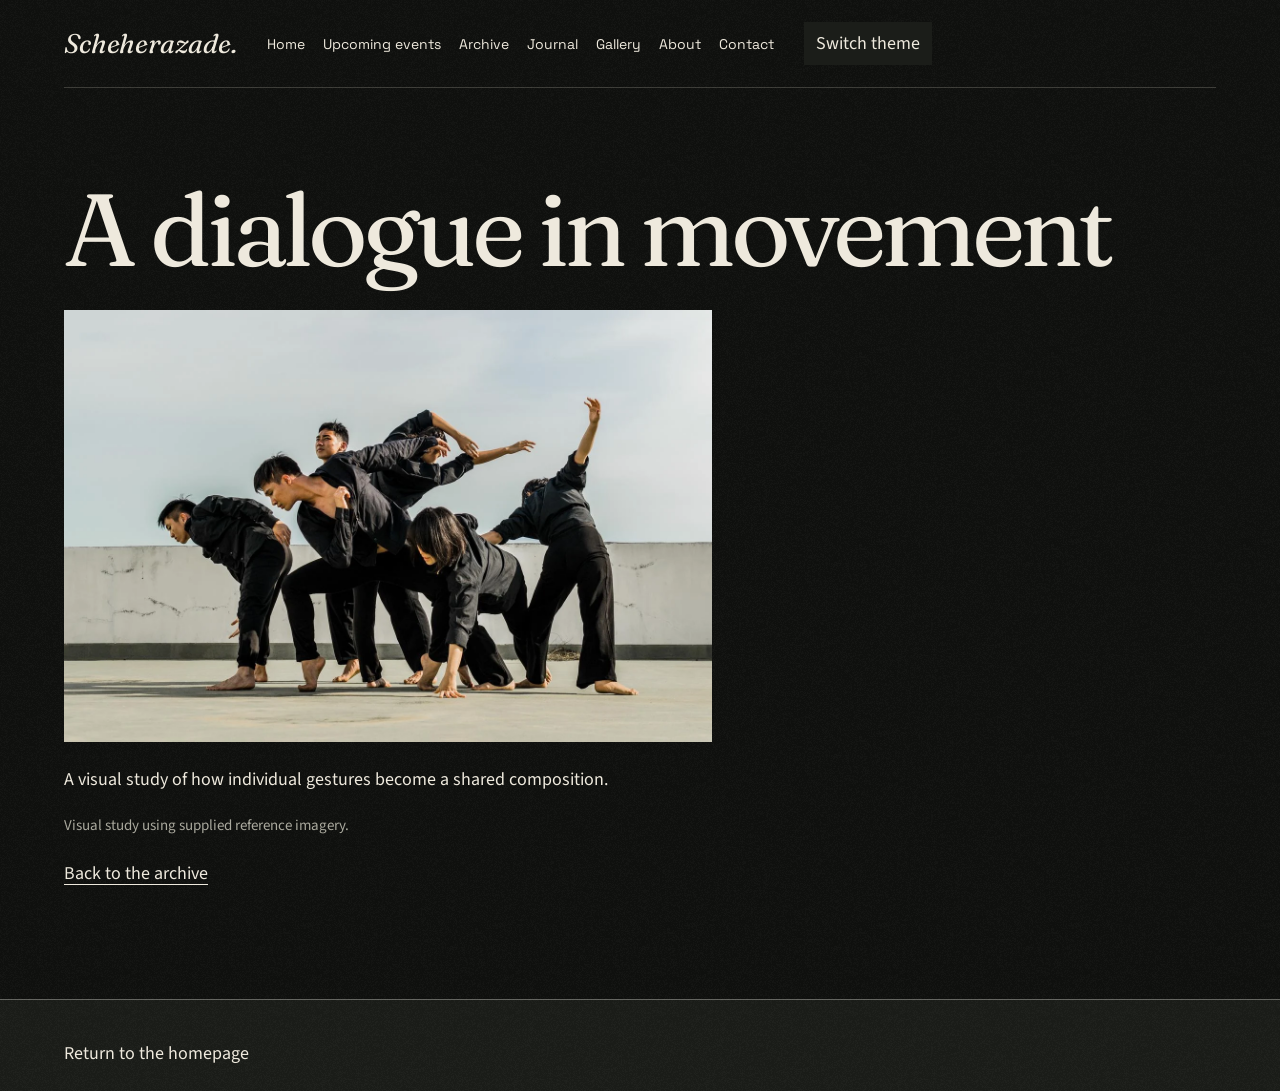
==== commit ec9ec1d1: "Remove external article links" ====
--- a/archive/a-dialogue-in-movement/index.html
+++ b/archive/a-dialogue-in-movement/index.html
@@ -5,5 +5,5 @@
 <script>try{document.documentElement.dataset.theme=localStorage.getItem('scheherazade-theme')||'dark'}catch{}</script><script src="../../pages.js" defer></script>
 </head><body class="inner-page"><a class="skip" href="#main">Skip to content</a>
 <header class="page-nav wrap"><a class="page-brand" href="../../">Scheherazade.</a><nav aria-label="Main navigation"><a href="../../">Home</a><a href="../../events/">Upcoming events</a><a href="../../archive/">Archive</a><a href="../../#journal">Journal</a><a href="../../gallery/">Gallery</a><a href="../../about/">About</a><a href="../../contact/">Contact</a></nav><button type="button" id="page-theme">Switch theme</button></header>
-<main class="wrap" id="main"><h1>A dialogue in movement</h1><div class="page-prose"><img src="../../assets/img/movement.webp" alt="A dialogue in movement" loading="lazy"><p>A visual study of how individual gestures become a shared composition.</p><p class="page-note">Visual study using supplied reference imagery.</p><h2>Related articles</h2><ul><li><a href="https://www.daftar.afikra.com/al-jasad">Al-Jasad</a></li></ul><p><a href="../../archive/">Back to the archive</a></p></div></main>
+<main class="wrap" id="main"><h1>A dialogue in movement</h1><div class="page-prose"><img src="../../assets/img/movement.webp" alt="A dialogue in movement" loading="lazy"><p>A visual study of how individual gestures become a shared composition.</p><p class="page-note">Visual study using supplied reference imagery.</p><p><a href="../../archive/">Back to the archive</a></p></div></main>
 <footer class="site-footer"><div class="wrap"><a href="../../">Return to the homepage</a></div></footer></body></html>
--- a/exhibition.css
+++ b/exhibition.css
@@ -154,7 +154,7 @@
 .journal-image { height: min(43svh, 410px); overflow: hidden; }
 .journal-card:first-child .journal-image { height: min(36svh, 350px); }
 .journal-image img { width: 100%; height: 100%; object-fit: cover; transition: transform .65s var(--ease); }
-.journal-card:hover img, .journal-card:focus-visible img { transform: scale(1.035); }
+a.journal-card:hover img, a.journal-card:focus-visible img { transform: scale(1.035); }
 .journal-caption { display: flex; justify-content: space-between; align-items: center; gap: 10px; padding: clamp(12px, 2.3vw, 28px); }
 .journal-caption p { font: 10px var(--font-sans); letter-spacing: .09em; margin-bottom: 6px; }
 .journal .journal-caption h3 { font-size: clamp(22px, 3.3vw, 53px); margin: 0; line-height: 1.07; }
@@ -272,7 +272,7 @@
   flex-shrink: 0;
 }
 
-.journal-card:is(:hover, :focus-visible) .journal-caption {
+a.journal-card:is(:hover, :focus-visible) .journal-caption {
   border-color: var(--soft);
 }
 
@@ -380,94 +380,78 @@
 .journal .journal-caption h3 { font-weight: 400; }
 .gallery-hero #hero-title em { font-weight: 300; }
 
-/* The supplied frame and the photograph occupy separate depth planes. */
-.gallery-space .floating-work,
-.gallery-space .work-frame { transform-style: preserve-3d; }
+
+/* Mitered metal moulding inspired by the original silver frame reference. */
+.gallery-space .floating-work {
+  --frame-size: clamp(5px, .87vw, 14px);
+  --metal-shadow: #302d28;
+  --metal-mid: #6b6458;
+  --metal-light: #bdb5a5;
+  --bead-spacing: 7px;
+  width: calc(var(--w) * 1.12);
+  transform-style: preserve-3d;
+}
+.gallery-space .floating-work:nth-child(3n + 2) {
+  --metal-shadow: #3c2c23;
+  --metal-mid: #735741;
+  --metal-light: #b69872;
+  --bead-spacing: 9px;
+}
+.gallery-space .floating-work:nth-child(3n) {
+  --metal-shadow: #292923;
+  --metal-mid: #646452;
+  --metal-light: #a6a28c;
+  --bead-spacing: 5px;
+}
 .gallery-space .work-frame {
   position: relative;
+  height: min(calc(var(--h, 21svh) * 1.12), 255px);
+  padding: var(--frame-size);
+  border: 0;
   overflow: visible;
-  border: 0;
-  background: none;
-  box-shadow: none;
+  transform-style: preserve-3d;
+  background:
+    conic-gradient(from 45deg, #fff2, #0003 25%, #fff1 25%, #0004 50%, #0002 50%, #fff2 75%, #0002 75%, #fff2),
+    linear-gradient(130deg, var(--metal-light), var(--metal-mid) 30%, var(--metal-shadow) 70%, var(--metal-mid));
+  box-shadow: inset 0 0 0 1px var(--metal-light), inset 0 0 0 3px var(--metal-shadow), 0 9px 19px #0005;
+}
+.gallery-space .work-frame::before {
+  --bead: radial-gradient(ellipse at 44% 35%, var(--metal-light) 8%, var(--metal-mid) 24%, var(--metal-shadow) 41%, transparent 49%);
+  content: "";
+  position: absolute;
+  inset: 2px;
+  pointer-events: none;
+  background:
+    var(--bead) top left / var(--bead-spacing) var(--frame-size) repeat-x,
+    var(--bead) bottom left / var(--bead-spacing) var(--frame-size) repeat-x,
+    var(--bead) top left / var(--frame-size) var(--bead-spacing) repeat-y,
+    var(--bead) top right / var(--frame-size) var(--bead-spacing) repeat-y;
+}
+.gallery-space .work-frame::after {
+  content: "";
+  position: absolute;
+  inset: calc(var(--frame-size) - 1px);
+  border: 1px solid var(--metal-light);
+  box-shadow: 0 0 0 1px var(--metal-shadow);
+  pointer-events: none;
 }
 .gallery-space .floating-work .work-frame img {
-  position: absolute;
-  left: var(--photo-left);
-  top: var(--photo-top);
-  width: var(--photo-width);
-  height: var(--photo-height);
-  transform: translateZ(0);
-  border-radius: var(--photo-radius, 0);
-}
-.gallery-space .work-frame::after {
-  content: "";
-  position: absolute;
-  inset: 0;
-  pointer-events: none;
-  background: var(--frame-image) center / 100% 100% no-repeat;
-  clip-path: var(--frame-cutout);
-  transform: translateZ(var(--frame-depth, 2px));
-  transition: transform .52s var(--ease);
-}
-.gallery-space .floating-work.has-lifted { --frame-depth: 8px; }
-.gallery-space .floating-work:is(:hover, :focus-visible) { --frame-depth: 24px; }
-
-.gallery-space .floating-work {
-  --frame-image: url("assets/img/hero-frame-19.jpg");
-  --photo-left: 25.4%; --photo-top: 26.3%; --photo-width: 49.3%; --photo-height: 47.1%;
-  --frame-cutout: polygon(evenodd,
-    5% 15%, 23% 15%, 31% 16%, 34% 13%, 40% 15%, 43% 10%, 50% 7%, 56% 10%, 61% 15%, 67% 13%, 71% 16%, 82% 14.6%, 95% 14.6%,
-    95.4% 22%, 90% 31%, 91% 40%, 94% 44%, 96% 51%, 93% 58%, 90% 64%, 91% 69%, 95% 76%, 95% 85.7%,
-    73% 85.7%, 60% 84%, 50% 85.7%, 43% 84%, 31% 85%, 5% 85.7%, 5% 76%, 9% 69%, 9% 62%, 5% 58%, 4% 50%, 8% 42%, 7% 35%, 8% 30%, 5% 30%, 6% 26%, 4.5% 22%, 5% 15%,
-    25.8% 26.5%, 25.8% 73.2%, 74.3% 73.2%, 74.3% 26.5%, 25.8% 26.5%);
-}
-.gallery-space :is(.work-strings, .work-drum, .work-high-note) {
-  --frame-image: url("assets/img/hero-frame-00.jpg");
-  --photo-left: 17.7%; --photo-top: 16.2%; --photo-width: 64.4%; --photo-height: 69.8%;
-  --frame-cutout: polygon(evenodd,
-    3.5% 7%, 14% 7%, 23% 11%, 28% 8%, 34% 10%, 40% 4%, 47% 2%, 52% 3.5%, 57% 4%, 65% 5%, 71% 11%, 76% 8%, 82% 11%, 88% 7%, 96% 7%,
-    96.5% 15%, 93% 18%, 96% 23%, 93% 30%, 89% 35%, 88% 39%, 93% 42%, 89% 46%, 93% 52%, 88% 56%, 94% 60%, 89% 66%, 95% 71%, 95% 82%, 93% 87%, 97% 94%, 91% 96%, 84% 93%, 79% 95%, 72% 97%, 62% 97%, 54% 95%, 47% 98%, 35% 97%, 29% 94%, 22% 95%, 14% 93%, 4% 96%, 3% 90%, 7% 86%, 3% 82%, 4% 73%, 9% 67%, 6% 62%, 8% 55%, 6% 50%, 10% 44%, 6% 39%, 10% 33%, 4% 28%, 4% 20%, 7% 15%, 3.5% 12%, 3.5% 7%,
-    18.2% 16.7%, 18.2% 85.5%, 81.6% 85.5%, 81.6% 16.7%, 18.2% 16.7%);
-}
-.gallery-space :is(.work-orchestra, .work-movement, .work-ballet, .work-rhythm, .work-ensemble) {
-  --frame-image: url("assets/img/hero-frame-49.jpg");
-  --photo-left: 18.1%; --photo-top: 16.8%; --photo-width: 66.1%; --photo-height: 66.1%;
-  --photo-radius: 14%;
-  --frame-cutout: polygon(evenodd,
-    16.5% 4.5%, 23% 3.5%, 30% 8%, 73% 8%, 82% 3.5%, 89.5% 4.5%, 90% 14%, 88% 19%, 94% 26%, 94% 36%, 100% 49%, 97% 58%, 93% 64%, 91% 72%, 90% 84%, 89% 95%, 81% 96.5%, 74% 91%, 28% 91%, 21% 96.5%, 16.5% 95%, 17% 86%, 13% 80%, 11% 72%, 7% 65%, 4% 58%, 0 49%, 7% 36%, 9% 27%, 15% 19%, 16.5% 12%, 16.5% 4.5%,
-    28% 17%, 74% 17%, 75% 21%, 78% 21%, 78% 27%, 84% 32%, 84% 67%, 78% 73%, 78% 79%, 74% 82.4%, 29% 82.4%, 25.5% 79%, 25.5% 73%, 18.3% 67%, 18.3% 32%, 25.5% 27%, 25.5% 21%, 28% 21%, 28% 17%);
-}
-.gallery-space :is(.work-gesture, .work-low-note) {
-  --frame-image: url("assets/img/hero-frame-33.jpg");
-  --photo-left: 25.9%; --photo-top: 22.3%; --photo-width: 48.1%; --photo-height: 55.8%;
-  --frame-cutout: polygon(evenodd,
-    9% 11%, 12% 8%, 17% 9%, 22% 12%, 27% 9%, 35% 8%, 41% 9%, 41% 6%, 50.5% 1.7%, 57% 5%, 61% 9%, 70% 8%, 79% 11%, 84% 8%, 90% 9%, 90% 13%, 92% 16%, 89% 24%, 92% 32%, 88% 35%, 90% 43%, 93% 49%, 89% 57%, 92% 64%, 89% 70%, 93% 77%, 91% 83%, 93% 88%, 92% 91%, 85% 92%, 77% 90%, 72% 93%, 57% 93%, 50% 96.6%, 47% 96.6%, 44% 93%, 30% 94%, 23% 91%, 16% 92%, 8% 91%, 7% 85%, 10% 81%, 7% 76%, 8% 69%, 7% 63%, 10% 57%, 8% 52%, 7% 47%, 9% 41%, 12% 37%, 8% 32%, 9% 27%, 8% 20%, 10% 15%, 9% 11%,
-    26.2% 22.6%, 26.2% 77.9%, 73.7% 77.9%, 73.7% 22.6%, 26.2% 22.6%);
+  position: relative;
+  transform: translateZ(var(--print-depth, 0px));
+  transition: transform .5s var(--ease), box-shadow .5s var(--ease);
+}
+.gallery-space .floating-work.has-lifted { --print-depth: 6px; }
+.gallery-space .floating-work:is(:hover, :focus-visible) { --print-depth: 15px; }
+.gallery-space .floating-work:is(.has-lifted, :hover, :focus-visible) .work-frame img {
+  box-shadow: 0 2px 7px #0007;
+}
+@media (max-width: 767px) {
+  .gallery-space .floating-work { width: calc(var(--w) * 1.06); }
+  .gallery-space .work-frame { height: min(calc(var(--h, 15svh) * 1.06), 16svh); }
 }
 @media (prefers-reduced-motion: reduce) {
-  .gallery-space .floating-work:is(.has-lifted, :hover, :focus-visible) { --frame-depth: 2px; }
-}
-
-
-/* Size each photographic frame as a whole, without distorting the source. */
-.gallery-space .floating-work { --frame-ratio: 736 / 1318; --frame-ratio-number: .5584; }
-.gallery-space :is(.work-strings, .work-drum, .work-high-note) { --frame-ratio: 690 / 1000; --frame-ratio-number: .69; }
-.gallery-space :is(.work-orchestra, .work-movement, .work-ballet, .work-rhythm, .work-ensemble) {
-  --frame-ratio: 1166 / 736; --frame-ratio-number: 1.5842;
-}
-.gallery-space :is(.work-gesture, .work-low-note) { --frame-ratio: 736 / 1104; --frame-ratio-number: .6667; }
-.gallery-space .work-frame {
-  width: min(100%, calc(var(--h, 21svh) * var(--frame-ratio-number)));
-  height: auto;
-  aspect-ratio: var(--frame-ratio);
-  margin-inline: auto;
-}
-.gallery-space .floating-work:is(:hover, :focus-visible) .work-frame { box-shadow: none; }
-.gallery-space .work-frame::after {
-  background-size: contain;
-  background-image: var(--clean-frame, var(--frame-image));
-}
-.gallery-space .work-frame.has-clean-frame::after { clip-path: none; }
+  .gallery-space .floating-work:is(.has-lifted, :hover, :focus-visible) { --print-depth: 0px; }
+}
 
 #collection-dialog {
   width: min(440px, calc(100% - 32px));
@@ -496,18 +480,6 @@
 .collection-dialog-copy p { margin: 0; font-size: 16px; line-height: 1.45; }
 
 .stage-copy .text-link { color: inherit; margin-top: 16px; }
-.gallery-space .work-frame img,
-.gallery-space .work-frame::after { transition: filter .3s ease, transform .52s var(--ease); }
-@media (hover: hover) and (pointer: fine) {
-  .gallery-space:has(.floating-work:hover) .floating-work:not(:hover) .work-frame img,
-  .gallery-space:has(.floating-work:hover) .floating-work:not(:hover) .work-frame::after {
-    filter: blur(3px) brightness(.76);
-  }
-}
-.gallery-space:has(.floating-work:focus-visible) .floating-work:not(:focus-visible) .work-frame img,
-.gallery-space:has(.floating-work:focus-visible) .floating-work:not(:focus-visible) .work-frame::after {
-  filter: blur(3px) brightness(.76);
-}
 .mobile-menu { overflow-y: auto; }
 @media (min-width: 768px) {
   .desktop-nav { gap: clamp(10px, 2vw, 30px); }
